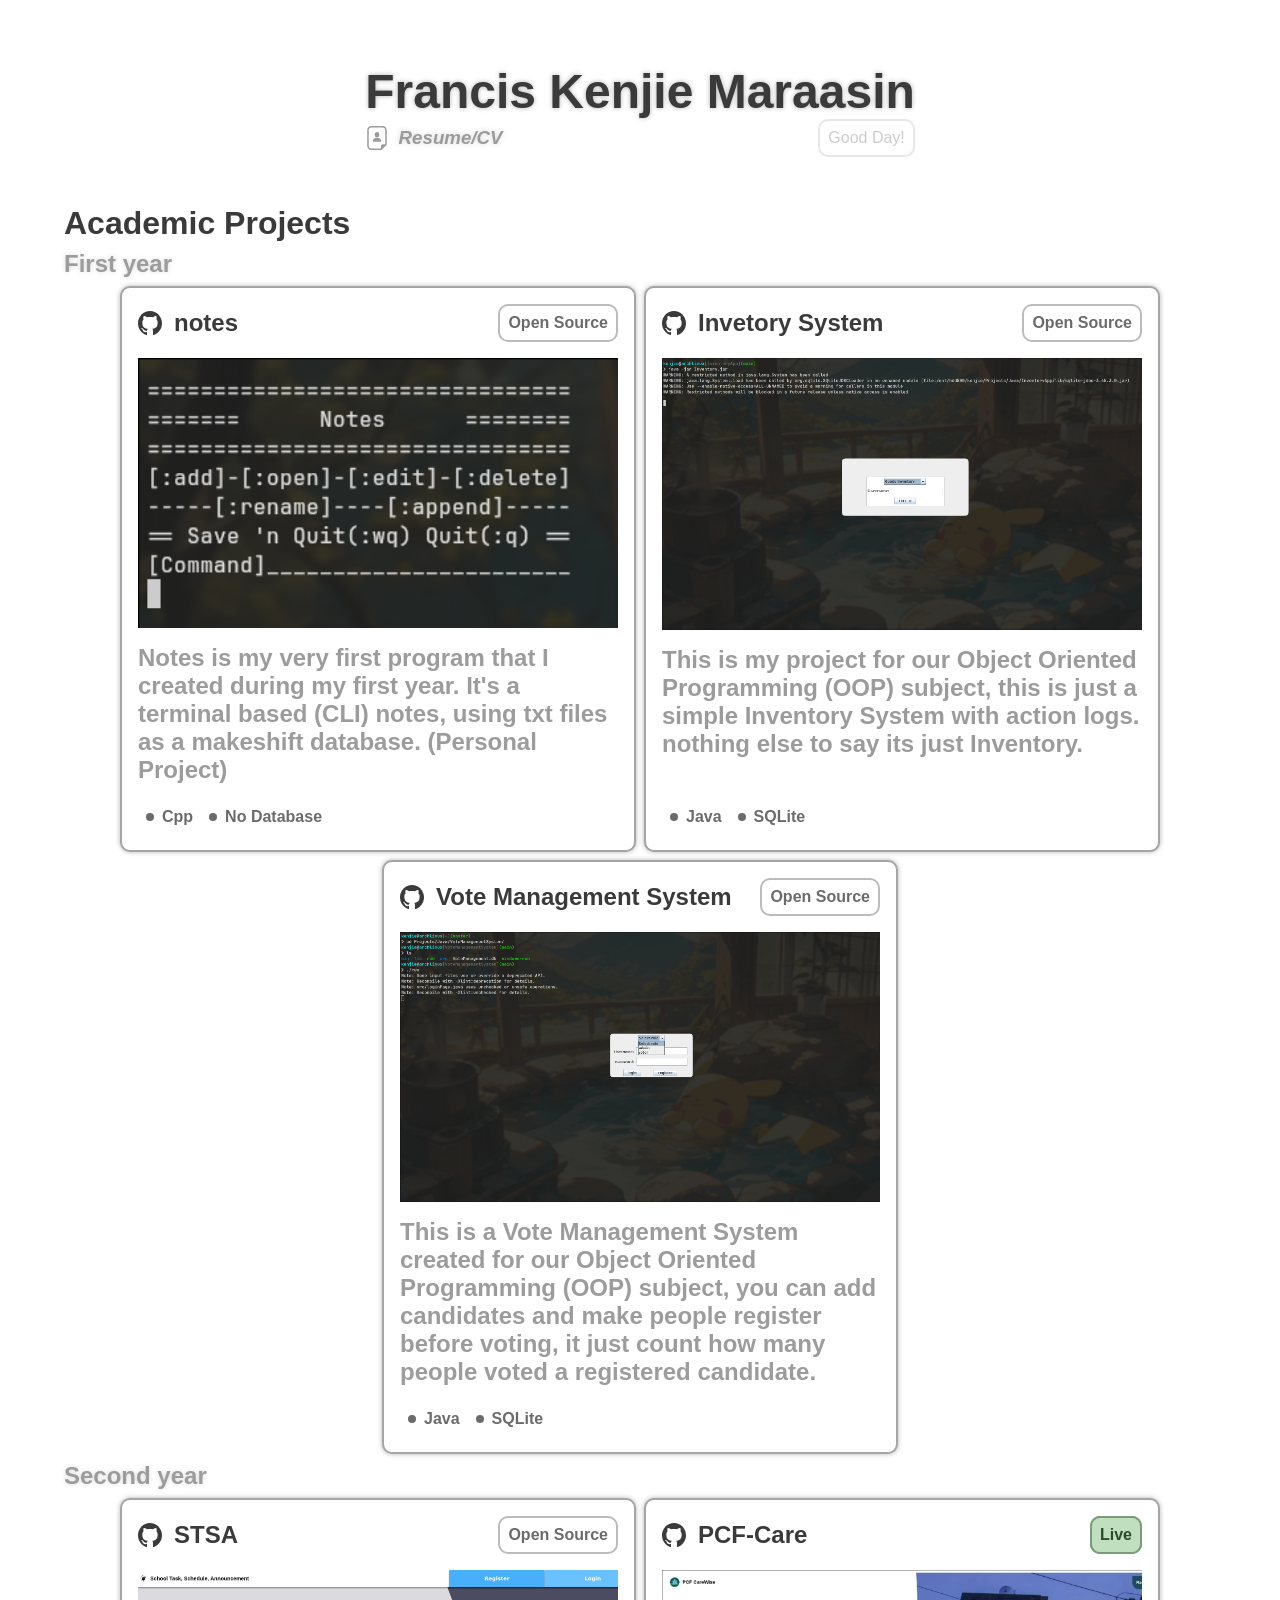
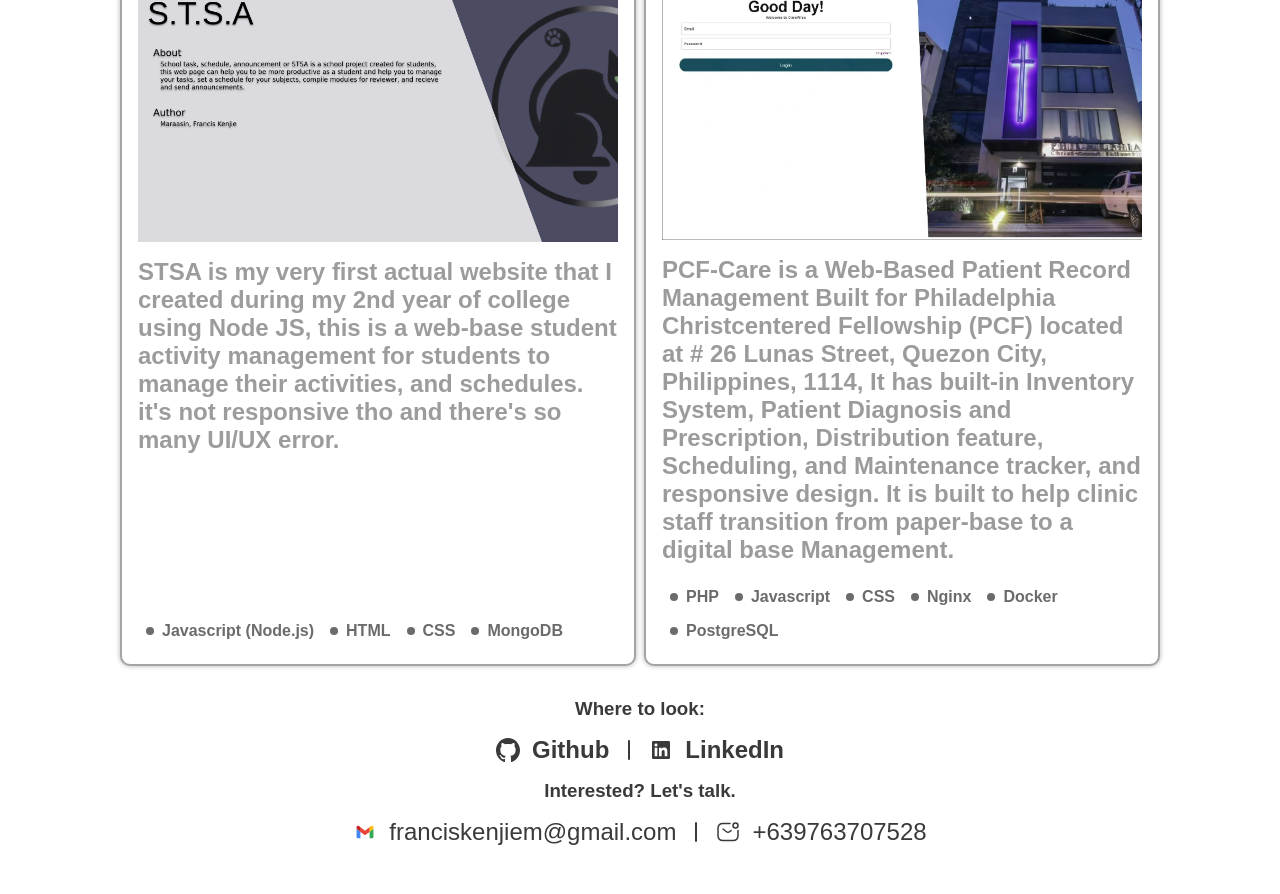
==== index.html @ 9031d43a "add: link to the live project" ====
<!DOCTYPE html>
<html>
<head>
    <meta charset="UTF-8">
    <meta name="viewport" content="width=device-width, initial-scale=1.0">
    <title>CodeKenjie/Kenjie The Greate</title>
    <link rel="icon" href="images/logo.png">
    <link rel="stylesheet" href="css/style.css">
</head>
<body>
    <main class="contents l-p">
        <div class="n-p">
            <h1 class="name">Francis Kenjie Maraasin</h1>
            <h3 class="f-italic sub-header" style="display: flex; justify-content: space-between;">
                <a class="icon-box" href="https://drive.google.com/file/d/1xDgFLOY4XCXjcnS8tbqkMbSgsxE8o6RL/view" target="_blank">
                    <svg class="icon" height="200px" width="200px" version="1.1" id="_x32_" xmlns="http://www.w3.org/2000/svg" xmlns:xlink="http://www.w3.org/1999/xlink" viewBox="0 0 512 512" xml:space="preserve" fill="currentColor"><g id="SVGRepo_bgCarrier" stroke-width="0"></g><g id="SVGRepo_tracerCarrier" stroke-linecap="round" stroke-linejoin="round"></g><g id="SVGRepo_iconCarrier"> <style type="text/css"> .st0{fill:currentColor;} </style> <g> <path class="st0" d="M276.239,252.183c-6.37,2.127-13.165,3.308-20.239,3.308c-7.074,0-13.87-1.181-20.24-3.308 c-46.272,7.599-70.489,41.608-70.489,82.877H256h90.728C346.728,293.791,322.515,259.782,276.239,252.183z"></path> <path class="st0" d="M256,240.788c27.43,0,49.658-22.24,49.658-49.666v-14.087c0-27.426-22.228-49.659-49.658-49.659 c-27.43,0-49.658,22.233-49.658,49.659v14.087C206.342,218.548,228.57,240.788,256,240.788z"></path> <path class="st0" d="M378.4,0H133.582C86.234,0,47.7,38.542,47.7,85.899v340.22C47.7,473.476,86.234,512,133.582,512h205.695 h13.175l9.318-9.301l93.229-93.229l9.301-9.31v-13.174V85.899C464.3,38.542,425.766,0,378.4,0z M432.497,386.985H384.35 c-24.882,0-45.074,20.183-45.074,45.073v48.139H133.582c-29.866,0-54.078-24.221-54.078-54.078V85.899 c0-29.874,24.212-54.096,54.078-54.096H378.4c29.876,0,54.096,24.222,54.096,54.096V386.985z"></path> </g> </g></svg>
                    Resume/CV
                </a>
                <button class="themeBtn" id="themeBtn">Good Day!</button>
            </h3>
        </div>
        <div class="box">
            <h1 class="title-fs" style="width: 100%;">Academic Projects</h1>
            <h1 class="normal-fs sub-header">First year</h1>
            <div class="card">
                <div class="header">
                    <a class="f-bold normal-fs" href="https://github.com/CodeKenjie/notes.git" target="_blank">
                        <svg class="icon" viewBox="0 0 20 20" version="1.1" xmlns="http://www.w3.org/2000/svg" xmlns:xlink="http://www.w3.org/1999/xlink" fill="currentColor"><g id="SVGRepo_bgCarrier" stroke-width="0"></g><g id="SVGRepo_tracerCarrier" stroke-linecap="round" stroke-linejoin="round"></g><g id="SVGRepo_iconCarrier"> <title>github [#142]</title> <desc>Created with Sketch.</desc> <defs> </defs> <g id="Page-1" stroke="none" stroke-width="1" fill="none" fill-rule="evenodd"> <g id="Dribbble-Light-Preview" transform="translate(-140.000000, -7559.000000)" fill="currentColor"> <g id="icons" transform="translate(56.000000, 160.000000)"> <path d="M94,7399 C99.523,7399 104,7403.59 104,7409.253 C104,7413.782 101.138,7417.624 97.167,7418.981 C96.66,7419.082 96.48,7418.762 96.48,7418.489 C96.48,7418.151 96.492,7417.047 96.492,7415.675 C96.492,7414.719 96.172,7414.095 95.813,7413.777 C98.04,7413.523 100.38,7412.656 100.38,7408.718 C100.38,7407.598 99.992,7406.684 99.35,7405.966 C99.454,7405.707 99.797,7404.664 99.252,7403.252 C99.252,7403.252 98.414,7402.977 96.505,7404.303 C95.706,7404.076 94.85,7403.962 94,7403.958 C93.15,7403.962 92.295,7404.076 91.497,7404.303 C89.586,7402.977 88.746,7403.252 88.746,7403.252 C88.203,7404.664 88.546,7405.707 88.649,7405.966 C88.01,7406.684 87.619,7407.598 87.619,7408.718 C87.619,7412.646 89.954,7413.526 92.175,7413.785 C91.889,7414.041 91.63,7414.493 91.54,7415.156 C90.97,7415.418 89.522,7415.871 88.63,7414.304 C88.63,7414.304 88.101,7413.319 87.097,7413.247 C87.097,7413.247 86.122,7413.234 87.029,7413.87 C87.029,7413.87 87.684,7414.185 88.139,7415.37 C88.139,7415.37 88.726,7417.2 91.508,7416.58 C91.513,7417.437 91.522,7418.245 91.522,7418.489 C91.522,7418.76 91.338,7419.077 90.839,7418.982 C86.865,7417.627 84,7413.783 84,7409.253 C84,7403.59 88.478,7399 94,7399" id="github-[#142]"> </path> </g> </g> </g> </g></svg>
                        notes
                    </a>
                    <h3 class="source">
                        Open Source
                    </h3>
                </div>
                <div class="previews">
                    <img src="images/notes/notes2.png">
                    <img src="images/notes/notes3.png">
                    <img src="images/notes/notes4.png">
                </div>
                <div class="description">
                    <p>
                        Notes is my very first program that I created during my first year. It's a terminal based (CLI) notes, using txt files as a makeshift database. (Personal Project)
                    </p>
                </div>
                <ul class="lang-used">
                    <li>Cpp</li>
                    <li>No Database</li>
                </ul>
            </div>
            <div class="card">
                <div class="header">
                    <a class="f-bold normal-fs" href="https://github.com/CodeKenjie/inventoryApp.git" target="_blank">
                        <svg class="icon" viewBox="0 0 20 20" version="1.1" xmlns="http://www.w3.org/2000/svg" xmlns:xlink="http://www.w3.org/1999/xlink" fill="currentColor"><g id="SVGRepo_bgCarrier" stroke-width="0"></g><g id="SVGRepo_tracerCarrier" stroke-linecap="round" stroke-linejoin="round"></g><g id="SVGRepo_iconCarrier"> <title>github [#142]</title> <desc>Created with Sketch.</desc> <defs> </defs> <g id="Page-1" stroke="none" stroke-width="1" fill="none" fill-rule="evenodd"> <g id="Dribbble-Light-Preview" transform="translate(-140.000000, -7559.000000)" fill="currentColor"> <g id="icons" transform="translate(56.000000, 160.000000)"> <path d="M94,7399 C99.523,7399 104,7403.59 104,7409.253 C104,7413.782 101.138,7417.624 97.167,7418.981 C96.66,7419.082 96.48,7418.762 96.48,7418.489 C96.48,7418.151 96.492,7417.047 96.492,7415.675 C96.492,7414.719 96.172,7414.095 95.813,7413.777 C98.04,7413.523 100.38,7412.656 100.38,7408.718 C100.38,7407.598 99.992,7406.684 99.35,7405.966 C99.454,7405.707 99.797,7404.664 99.252,7403.252 C99.252,7403.252 98.414,7402.977 96.505,7404.303 C95.706,7404.076 94.85,7403.962 94,7403.958 C93.15,7403.962 92.295,7404.076 91.497,7404.303 C89.586,7402.977 88.746,7403.252 88.746,7403.252 C88.203,7404.664 88.546,7405.707 88.649,7405.966 C88.01,7406.684 87.619,7407.598 87.619,7408.718 C87.619,7412.646 89.954,7413.526 92.175,7413.785 C91.889,7414.041 91.63,7414.493 91.54,7415.156 C90.97,7415.418 89.522,7415.871 88.63,7414.304 C88.63,7414.304 88.101,7413.319 87.097,7413.247 C87.097,7413.247 86.122,7413.234 87.029,7413.87 C87.029,7413.87 87.684,7414.185 88.139,7415.37 C88.139,7415.37 88.726,7417.2 91.508,7416.58 C91.513,7417.437 91.522,7418.245 91.522,7418.489 C91.522,7418.76 91.338,7419.077 90.839,7418.982 C86.865,7417.627 84,7413.783 84,7409.253 C84,7403.59 88.478,7399 94,7399" id="github-[#142]"> </path> </g> </g> </g> </g></svg>
                        Invetory System
                    </a>
                    <h3 class="source">
                        Open Source
                    </h3>
                </div>
                <div class="previews">
                    <img src="images/InventoryApp/InventoryApp1.png">
                    <img src="images/InventoryApp/InventoryApp2.png">
                </div>
                <div class="description">
                    <p>
                        This is my project for our Object Oriented Programming (OOP) subject, this is just a simple Inventory System with action logs. nothing else to say its just Inventory.
                    </p>
                </div>
                <ul class="lang-used">
                    <li>Java</li>
                    <li>SQLite</li>
                </ul>
            </div>
            <div class="card">
                <div class="header">
                    <a class="f-bold normal-fs" href="https://github.com/CodeKenjie/VoteManagementSystem.git" target="_blank">
                        <svg class="icon" viewBox="0 0 20 20" version="1.1" xmlns="http://www.w3.org/2000/svg" xmlns:xlink="http://www.w3.org/1999/xlink" fill="currentColor"><g id="SVGRepo_bgCarrier" stroke-width="0"></g><g id="SVGRepo_tracerCarrier" stroke-linecap="round" stroke-linejoin="round"></g><g id="SVGRepo_iconCarrier"> <title>github [#142]</title> <desc>Created with Sketch.</desc> <defs> </defs> <g id="Page-1" stroke="none" stroke-width="1" fill="none" fill-rule="evenodd"> <g id="Dribbble-Light-Preview" transform="translate(-140.000000, -7559.000000)" fill="currentColor"> <g id="icons" transform="translate(56.000000, 160.000000)"> <path d="M94,7399 C99.523,7399 104,7403.59 104,7409.253 C104,7413.782 101.138,7417.624 97.167,7418.981 C96.66,7419.082 96.48,7418.762 96.48,7418.489 C96.48,7418.151 96.492,7417.047 96.492,7415.675 C96.492,7414.719 96.172,7414.095 95.813,7413.777 C98.04,7413.523 100.38,7412.656 100.38,7408.718 C100.38,7407.598 99.992,7406.684 99.35,7405.966 C99.454,7405.707 99.797,7404.664 99.252,7403.252 C99.252,7403.252 98.414,7402.977 96.505,7404.303 C95.706,7404.076 94.85,7403.962 94,7403.958 C93.15,7403.962 92.295,7404.076 91.497,7404.303 C89.586,7402.977 88.746,7403.252 88.746,7403.252 C88.203,7404.664 88.546,7405.707 88.649,7405.966 C88.01,7406.684 87.619,7407.598 87.619,7408.718 C87.619,7412.646 89.954,7413.526 92.175,7413.785 C91.889,7414.041 91.63,7414.493 91.54,7415.156 C90.97,7415.418 89.522,7415.871 88.63,7414.304 C88.63,7414.304 88.101,7413.319 87.097,7413.247 C87.097,7413.247 86.122,7413.234 87.029,7413.87 C87.029,7413.87 87.684,7414.185 88.139,7415.37 C88.139,7415.37 88.726,7417.2 91.508,7416.58 C91.513,7417.437 91.522,7418.245 91.522,7418.489 C91.522,7418.76 91.338,7419.077 90.839,7418.982 C86.865,7417.627 84,7413.783 84,7409.253 C84,7403.59 88.478,7399 94,7399" id="github-[#142]"> </path> </g> </g> </g> </g></svg>
                        Vote Management System
                    </a>
                    <h3 class="source">
                        Open Source
                    </h3>
                </div>
                <div class="previews">
                    <img src="images/VoteManagementSystem/VoteManagementSystem1.png">
                    <img src="images/VoteManagementSystem/VoteManagementSystem2.png">
                    <img src="images/VoteManagementSystem/VoteManagementSystem4.png">
                    <img src="images/VoteManagementSystem/VoteManagementSystem5.png">
                    <img src="images/VoteManagementSystem/VoteManagementSystem6.png">
                    <img src="images/VoteManagementSystem/VoteManagementSystem7.png">
                    <img src="images/VoteManagementSystem/VoteManagementSystem8.png">
                    <img src="images/VoteManagementSystem/VoteManagementSystem9.png">
                </div>
                <div class="description">
                    <p>
                        This is a Vote Management System created for our Object Oriented Programming (OOP) subject, you can add candidates and make people register before voting, it just count how many people voted a registered candidate.
                    </p>
                </div>
                <ul class="lang-used">
                    <li>Java</li>
                    <li>SQLite</li>
                </ul>
            </div>
            <h1 class="normal-fs sub-header">Second year</h1>
            <div class="card">
                <div class="header">
                    <a class="f-bold normal-fs" href="https://github.com/CodeKenjie/STSA.git" target="_blank">
                        <svg class="icon" viewBox="0 0 20 20" version="1.1" xmlns="http://www.w3.org/2000/svg" xmlns:xlink="http://www.w3.org/1999/xlink" fill="currentColor"><g id="SVGRepo_bgCarrier" stroke-width="0"></g><g id="SVGRepo_tracerCarrier" stroke-linecap="round" stroke-linejoin="round"></g><g id="SVGRepo_iconCarrier"> <title>github [#142]</title> <desc>Created with Sketch.</desc> <defs> </defs> <g id="Page-1" stroke="none" stroke-width="1" fill="none" fill-rule="evenodd"> <g id="Dribbble-Light-Preview" transform="translate(-140.000000, -7559.000000)" fill="currentColor"> <g id="icons" transform="translate(56.000000, 160.000000)"> <path d="M94,7399 C99.523,7399 104,7403.59 104,7409.253 C104,7413.782 101.138,7417.624 97.167,7418.981 C96.66,7419.082 96.48,7418.762 96.48,7418.489 C96.48,7418.151 96.492,7417.047 96.492,7415.675 C96.492,7414.719 96.172,7414.095 95.813,7413.777 C98.04,7413.523 100.38,7412.656 100.38,7408.718 C100.38,7407.598 99.992,7406.684 99.35,7405.966 C99.454,7405.707 99.797,7404.664 99.252,7403.252 C99.252,7403.252 98.414,7402.977 96.505,7404.303 C95.706,7404.076 94.85,7403.962 94,7403.958 C93.15,7403.962 92.295,7404.076 91.497,7404.303 C89.586,7402.977 88.746,7403.252 88.746,7403.252 C88.203,7404.664 88.546,7405.707 88.649,7405.966 C88.01,7406.684 87.619,7407.598 87.619,7408.718 C87.619,7412.646 89.954,7413.526 92.175,7413.785 C91.889,7414.041 91.63,7414.493 91.54,7415.156 C90.97,7415.418 89.522,7415.871 88.63,7414.304 C88.63,7414.304 88.101,7413.319 87.097,7413.247 C87.097,7413.247 86.122,7413.234 87.029,7413.87 C87.029,7413.87 87.684,7414.185 88.139,7415.37 C88.139,7415.37 88.726,7417.2 91.508,7416.58 C91.513,7417.437 91.522,7418.245 91.522,7418.489 C91.522,7418.76 91.338,7419.077 90.839,7418.982 C86.865,7417.627 84,7413.783 84,7409.253 C84,7403.59 88.478,7399 94,7399" id="github-[#142]"> </path> </g> </g> </g> </g></svg>
                        STSA
                    </a>
                    <h3 class="source">
                        Open Source
                    </h3>
                </div>
                <div class="previews">
                    <img src="images/stsa/stsa1.png">
                    <img src="images/stsa/stsa2.png">
                    <img src="images/stsa/stsa3.png">
                    <img src="images/stsa/stsa4.png">
                    <img src="images/stsa/stsa5.png">
                </div>
                <div class="description">
                    <p>
                        STSA is my very first actual website that I created during my 2nd year of college using Node JS, this is a web-base student activity management for students to manage their activities, and schedules. it's not responsive tho and there's so many UI/UX error.
                    </p>
                </div>
                <ul class="lang-used">
                    <li>Javascript (Node.js)</li>
                    <li>HTML</li>
                    <li>CSS</li>
                    <li>MongoDB</li>
                </ul>
            </div>
            <div class="card">
                <div class="header">
                    <a class="f-bold normal-fs" href="https://github.com/CodeKenjie/PCF-CareWise.git" target="_blank">
                        <svg class="icon" viewBox="0 0 20 20" version="1.1" xmlns="http://www.w3.org/2000/svg" xmlns:xlink="http://www.w3.org/1999/xlink" fill="currentColor"><g id="SVGRepo_bgCarrier" stroke-width="0"></g><g id="SVGRepo_tracerCarrier" stroke-linecap="round" stroke-linejoin="round"></g><g id="SVGRepo_iconCarrier"> <title>github [#142]</title> <desc>Created with Sketch.</desc> <defs> </defs> <g id="Page-1" stroke="none" stroke-width="1" fill="none" fill-rule="evenodd"> <g id="Dribbble-Light-Preview" transform="translate(-140.000000, -7559.000000)" fill="currentColor"> <g id="icons" transform="translate(56.000000, 160.000000)"> <path d="M94,7399 C99.523,7399 104,7403.59 104,7409.253 C104,7413.782 101.138,7417.624 97.167,7418.981 C96.66,7419.082 96.48,7418.762 96.48,7418.489 C96.48,7418.151 96.492,7417.047 96.492,7415.675 C96.492,7414.719 96.172,7414.095 95.813,7413.777 C98.04,7413.523 100.38,7412.656 100.38,7408.718 C100.38,7407.598 99.992,7406.684 99.35,7405.966 C99.454,7405.707 99.797,7404.664 99.252,7403.252 C99.252,7403.252 98.414,7402.977 96.505,7404.303 C95.706,7404.076 94.85,7403.962 94,7403.958 C93.15,7403.962 92.295,7404.076 91.497,7404.303 C89.586,7402.977 88.746,7403.252 88.746,7403.252 C88.203,7404.664 88.546,7405.707 88.649,7405.966 C88.01,7406.684 87.619,7407.598 87.619,7408.718 C87.619,7412.646 89.954,7413.526 92.175,7413.785 C91.889,7414.041 91.63,7414.493 91.54,7415.156 C90.97,7415.418 89.522,7415.871 88.63,7414.304 C88.63,7414.304 88.101,7413.319 87.097,7413.247 C87.097,7413.247 86.122,7413.234 87.029,7413.87 C87.029,7413.87 87.684,7414.185 88.139,7415.37 C88.139,7415.37 88.726,7417.2 91.508,7416.58 C91.513,7417.437 91.522,7418.245 91.522,7418.489 C91.522,7418.76 91.338,7419.077 90.839,7418.982 C86.865,7417.627 84,7413.783 84,7409.253 C84,7403.59 88.478,7399 94,7399" id="github-[#142]"> </path> </g> </g> </g> </g></svg>
                        PCF-Care
                    </a>
                    <a href="https://pcf-care.site/login" target="_blank" class="live">
                        <h3 class="source">
                            Live
                        </h3>
                    </a>
                </div>
                <div class="previews">
                    <img src="images/PCF-Care/PCF-Care1.png">
                    <img src="images/PCF-Care/PCF-Care3.png">
                    <img src="images/PCF-Care/PCF-Care4.png">
                    <img src="images/PCF-Care/PCF-Care2.png">
                    <img src="images/PCF-Care/PCF-Care5.png">
                    <img src="images/PCF-Care/PCF-Care6.png">
                    <img src="images/PCF-Care/PCF-Care7.png">
                    <img src="images/PCF-Care/PCF-Care8.png">
                    <img src="images/PCF-Care/PCF-Care9.png">
                    <img src="images/PCF-Care/PCF-Care10.png">
                    <img src="images/PCF-Care/PCF-Care11.png">
                </div>
                <div class="description">
                    <p>
                        PCF-Care is a Web-Based Patient Record Management Built for Philadelphia Christcentered Fellowship (PCF) located at # 26 Lunas Street, Quezon City, Philippines, 1114, It has built-in Inventory System, Patient Diagnosis and Prescription, Distribution feature, Scheduling, and Maintenance tracker, and responsive design. It is built to help clinic staff transition from paper-base to a digital base Management.
                    </p>
                </div>
                <ul class="lang-used">
                    <li>PHP</li>
                    <li>Javascript</li>
                    <li>CSS</li>
                    <li>Nginx</li>
                    <li>Docker</li>
                    <li>PostgreSQL</li>
                </ul>
            </div>
        </div>
        <h3 class="c-txt">Where to look:</h3>
        <div class="container">
            <a class="f-bold normal-fs icon-box" href="https://github.com/CodeKenjie" target="_blank">
                <svg class="icon" viewBox="0 0 20 20" version="1.1" xmlns="http://www.w3.org/2000/svg" xmlns:xlink="http://www.w3.org/1999/xlink" fill="currentColor"><g id="SVGRepo_bgCarrier" stroke-width="0"></g><g id="SVGRepo_tracerCarrier" stroke-linecap="round" stroke-linejoin="round"></g><g id="SVGRepo_iconCarrier"> <title>github [#142]</title> <desc>Created with Sketch.</desc> <defs> </defs> <g id="Page-1" stroke="none" stroke-width="1" fill="none" fill-rule="evenodd"> <g id="Dribbble-Light-Preview" transform="translate(-140.000000, -7559.000000)" fill="currentColor"> <g id="icons" transform="translate(56.000000, 160.000000)"> <path d="M94,7399 C99.523,7399 104,7403.59 104,7409.253 C104,7413.782 101.138,7417.624 97.167,7418.981 C96.66,7419.082 96.48,7418.762 96.48,7418.489 C96.48,7418.151 96.492,7417.047 96.492,7415.675 C96.492,7414.719 96.172,7414.095 95.813,7413.777 C98.04,7413.523 100.38,7412.656 100.38,7408.718 C100.38,7407.598 99.992,7406.684 99.35,7405.966 C99.454,7405.707 99.797,7404.664 99.252,7403.252 C99.252,7403.252 98.414,7402.977 96.505,7404.303 C95.706,7404.076 94.85,7403.962 94,7403.958 C93.15,7403.962 92.295,7404.076 91.497,7404.303 C89.586,7402.977 88.746,7403.252 88.746,7403.252 C88.203,7404.664 88.546,7405.707 88.649,7405.966 C88.01,7406.684 87.619,7407.598 87.619,7408.718 C87.619,7412.646 89.954,7413.526 92.175,7413.785 C91.889,7414.041 91.63,7414.493 91.54,7415.156 C90.97,7415.418 89.522,7415.871 88.63,7414.304 C88.63,7414.304 88.101,7413.319 87.097,7413.247 C87.097,7413.247 86.122,7413.234 87.029,7413.87 C87.029,7413.87 87.684,7414.185 88.139,7415.37 C88.139,7415.37 88.726,7417.2 91.508,7416.58 C91.513,7417.437 91.522,7418.245 91.522,7418.489 C91.522,7418.76 91.338,7419.077 90.839,7418.982 C86.865,7417.627 84,7413.783 84,7409.253 C84,7403.59 88.478,7399 94,7399" id="github-[#142]"> </path> </g> </g> </g> </g></svg>
                Github
            </a>
            <span class="separator">
                <svg class="icon" viewBox="0 0 24 24" fill="none" xmlns="http://www.w3.org/2000/svg"><g id="SVGRepo_bgCarrier" stroke-width="0"></g><g id="SVGRepo_tracerCarrier" stroke-linecap="round" stroke-linejoin="round"></g><g id="SVGRepo_iconCarrier"> <g id="Interface / Line_Xl"> <path id="Vector" d="M12 21V3" stroke="currentColor" stroke-width="2" stroke-linecap="round" stroke-linejoin="round"></path> </g> </g></svg>
            </span>
            <a class="f-bold normal-fs icon-box" href="https://www.linkedin.com/in/francis-kenjie-maraasin-9522a3424/" target="_blank">
                <svg class="icon" viewBox="0 0 16 16" xmlns="http://www.w3.org/2000/svg" fill="none"><g id="SVGRepo_bgCarrier" stroke-width="0"></g><g id="SVGRepo_tracerCarrier" stroke-linecap="round" stroke-linejoin="round"></g><g id="SVGRepo_iconCarrier"><path fill="currentColor" d="M12.225 12.225h-1.778V9.44c0-.664-.012-1.519-.925-1.519-.926 0-1.068.724-1.068 1.47v2.834H6.676V6.498h1.707v.783h.024c.348-.594.996-.95 1.684-.925 1.802 0 2.135 1.185 2.135 2.728l-.001 3.14zM4.67 5.715a1.037 1.037 0 01-1.032-1.031c0-.566.466-1.032 1.032-1.032.566 0 1.031.466 1.032 1.032 0 .566-.466 1.032-1.032 1.032zm.889 6.51h-1.78V6.498h1.78v5.727zM13.11 2H2.885A.88.88 0 002 2.866v10.268a.88.88 0 00.885.866h10.226a.882.882 0 00.889-.866V2.865a.88.88 0 00-.889-.864z"></path></g></svg>
                LinkedIn
            </a>
        </div>
        <h3 class="c-txt">Interested? Let's talk.</h3>
        <div class="container">
            <p class="normal-fs icon-box">
                <svg class="icon" xmlns="http://www.w3.org/2000/svg" aria-label="Gmail" role="img" viewBox="0 0 512 512" fill="#000000"><g id="SVGRepo_bgCarrier" stroke-width="0"></g><g id="SVGRepo_tracerCarrier" stroke-linecap="round" stroke-linejoin="round"></g><g id="SVGRepo_iconCarrier"><rect width="512" height="512" rx="15%" fill="#ffffff"></rect><path d="M158 391v-142l-82-63V361q0 30 30 30" fill="#4285f4"></path><path d="M 154 248l102 77l102-77v-98l-102 77l-102-77" fill="#ea4335"></path><path d="M354 391v-142l82-63V361q0 30-30 30" fill="#34a853"></path><path d="M76 188l82 63v-98l-30-23c-27-21-52 0-52 26" fill="#c5221f"></path><path d="M436 188l-82 63v-98l30-23c27-21 52 0 52 26" fill="#fbbc04"></path></g></svg>
                franciskenjiem@gmail.com
            </p>
            <span class="separator">
                <svg class="icon" viewBox="0 0 24 24" fill="none" xmlns="http://www.w3.org/2000/svg"><g id="SVGRepo_bgCarrier" stroke-width="0"></g><g id="SVGRepo_tracerCarrier" stroke-linecap="round" stroke-linejoin="round"></g><g id="SVGRepo_iconCarrier"> <g id="Interface / Line_Xl"> <path id="Vector" d="M12 21V3" stroke="currentColor" stroke-width="2" stroke-linecap="round" stroke-linejoin="round"></path> </g> </g></svg>
            </span>
            <p class="normal-fs icon-box">
                <svg class="icon" viewBox="0 0 24 24" fill="none" xmlns="http://www.w3.org/2000/svg"><g id="SVGRepo_bgCarrier" stroke-width="0"></g><g id="SVGRepo_tracerCarrier" stroke-linecap="round" stroke-linejoin="round"></g><g id="SVGRepo_iconCarrier"> <path d="M22 10.5V15.5C22 19 20 20.5 17 20.5H7C4 20.5 2 19 2 15.5V8.5C2 5 4 3.5 7 3.5H14" stroke="currentColor" stroke-width="1.5" stroke-miterlimit="10" stroke-linecap="round" stroke-linejoin="round"></path> <path d="M7 9L10.13 11.5C11.16 12.32 12.85 12.32 13.88 11.5L15.06 10.56" stroke="currentColor" stroke-width="1.5" stroke-miterlimit="10" stroke-linecap="round" stroke-linejoin="round"></path> <path d="M19.5 8C20.8807 8 22 6.88071 22 5.5C22 4.11929 20.8807 3 19.5 3C18.1193 3 17 4.11929 17 5.5C17 6.88071 18.1193 8 19.5 8Z" stroke="currentColor" stroke-width="1.5" stroke-miterlimit="10" stroke-linecap="round" stroke-linejoin="round"></path> </g></svg>
                +639763707528
            </p>
        </div>
    </main>
    <script src="js/script.js" defer></script>
</body>
</html>
---- css/style.css ----
:root {
    --family: Arial, sans-serif;
    --background: rgb(255, 255, 255);
    --foreground: rgb(58, 58, 58);
    --alt-foreground: rgb(255, 255, 255);
    --header-fs: clamp(2rem, 1.5rem + 2vw, 3rem);
    --title-fs: clamp(1.5rem, 1.2rem + 1vw, 2rem);
    --big-fs: clamp(1.2rem, 1rem + 0.9vw, 1.7rem);
    --normal-fs: clamp(1rem, 0.9rem + 0.8vw, 1.5rem);
    --small-fs: clamp(0.875rem, 0.8rem + 0.3vw, 1rem);
    --bold-f: 700;
    --radius: 10px;
    --small-gap: 0.5em;
    --normal-gap: 1em;
    --big-gap: 2em;
    --muted: rgb(165, 165, 165);
    --hovered: rgb(195, 195, 195);
    --border: solid 2px var(--muted);
    --shadow: 0px 0px 5px rgba(0, 0, 0, 0.3);
    --particles: rbg(0, 0, 0);
}

[data-theme="light"] {
    --background: rgb(255, 255, 255);
    --foreground: #3a3a3a;
    --muted: rgb(165, 165, 165);
    --hovered: rgb(195, 195, 195);
    --shadow: 0px 0px 5px rgba(0, 0, 0, 0.3);
    --particles: rbg(0, 0, 0);
}

[data-theme="dark"] {
    --background: rgb(51, 51, 51);
    --foreground: rgb(255, 255, 255);
    --muted: rgb(165, 165, 165);
    --hovered: rgb(195, 195, 195);
    --shadow: 0px 0px 5px rgba(255, 255, 255, 0.3);
    --particles: rbg(255, 255, 255);
}

html {
    box-sizing: border-box;
    font-size: 100%; margin: 0; }

body {
    background: var(--background);
    font-family: var(--family);
    color: var(--foreground);
}

canvas {
    position: fixed;
    inset: 0;
    width: 100%;
    height: 100%;
    z-index: -1;
}

*, *::before, *::after {
    margin: 0;
    padding: 0;
}

a {
    text-decoration: none;
    color: var(--foreground);
}

.title-fs {
    font-size: var(--title-fs);
}

.header-fs {
    font-size: var(--header-fs);
}

.big-fs {
    font-size: var(--big-fs);
}

.normal-fs {
    font-size: var(--normal-fs);
}

.small-fs {
    font-size: var(--small-fs);
}

.f-bold {
    font-weight: var(--bold-f);
}

.f-italic {
    font-style: italic;
}

.c-txt {
    text-align: center;
}

.container {
    display: flex;
    flex-wrap: wrap;
    justify-content: center;
    align-items: center;
    gap: 0.5em;
}

.separator {
    display: flex;
    justify-content: center;
    align-items: center;
}

.sub-header {
    width: 100%;
    opacity: 50%;
    text-shadow: var(--shadow);
}

.icon {
    width: var(--normal-fs);
    height: var(--normal-fs);
}

.themeBtn {
    background: transparent;
    color: var(--foreground);
    padding: 0.5em;
    font-size: var(--small-fs);
    border: var(--border);
    border-radius: var(--radius);
    cursor: pointer;
    opacity: 50%;
}

.themeBtn:hover {
    opacity: 100%;
}

.icon-box {
    display: flex;
    align-items: center;
    gap: var(--small-gap);
}

.s-p {
    padding: 0.5em;
}

.n-p {
    padding: 1em;
}

.l-p {
    padding: 3em;
}

.contents {
    display: flex;
    flex-direction: column;
    align-items: center;
    gap: var(--normal-gap);
}

.resume {
    display: flex;
    flex-direction: column;
    gap: 1em;
}

.resume > .section {
    display: flex;
    flex-direction: column;
    gap: 0.5em;
    background: var(--background);

    h3 {
        font-style: italic;
        font-size: var(--title-fs);
        cursor: default;
        text-shadow: var(--shadow);
        animation: static-light 2s ease;
    }

    p {
        text-align: justify;
        text-indent: 4em;
        font-size: var(--normal-fs);
    }

}

.section dl {
    padding: 1em 0 1em 2em;
}

.section dt {
    font-size: var(--big-fs);
    font-weight: var(--bold-f);
    font-style: italic;
}

.section dd {
    position: relative;
    display: flex;
    align-items: center;
    font-size: var(--normal-fs);
    padding-left: 2em;
    text-align: justify;
}

.name {
    font-size: var(--header-fs);
    cursor: default;
    text-shadow: var(--shadow);
    animation: static-light 2s ease;
}

.background {
    background: var(--background);
    border-radius: var(--radius);
}

.name:hover {
    opacity: 100%;
}

.resp-width{
    width: 100%;
    max-width: 650px;
}

.txt-box {
    display: flex;
    flex-direction: column;
    gap: var(--small-gap);
}

.box {
    max-width: max(20rem, 100rem);
    display: flex;
    flex-wrap: wrap;
    gap: var(--small-gap);
    padding: 1em;
    justify-content: center;
    border-radius: var(--radius);
}

.card {
    display: flex;
    flex-direction: column;
    background: var(--background);
    width: 100%;
    max-width: clamp(10rem, 80vw, 30rem);
    padding: 1em;
    border: var(--border);
    border-radius: var(--radius);
    box-shadow: var(--shadow);
    gap: var(--normal-gap);

    a {
        display: flex;
        align-items: center;
        gap: var(--small-gap);
    }
}

.card:hover {
    border: solid 2px var(--hovered);

    .description p {
        opacity: 100%;
    }
}

.card .header {
    display: flex;
    flex-wrap: wrap;
    justify-content: space-between;
    align-items: center;
}

.card .header .source {
    background: var(--background);
    color: var(--foreground);
    font-size: var(--small-fs);
    padding: 0.5em;
    border: var(--border);
    border-radius: var(--radius);
    opacity: 75%;
    cursor: default;
}

.card .header .live {
    background: green;
    border-radius: var(--radius);
    cursor: pointer;
}

.card .previews{
    display: flex;
    background: var(--background);
    width: 100%;
    height: 100%;
    max-height: 17rem;
    aspect-ratio: 16/9;
    overflow-x: auto;
    scroll-snap-type: x mandatory;
    scroll-behavior: smooth;
    scrollbar-width: thin;
}

.card .previews img {
    height: 100%;
    scroll-snap-align: start;
    object-fit: contain;
}

.card .description {
    flex: 1 1 0;
    cursor: default;

    p {
        width: 100%;
        font-size: var(--normal-fs);
        font-weight: var(--bold-f);
        opacity: 50%;
        overflow-wrap: break-word;
        word-wrap: break-word;
        white-space: normal;
    }
}

.card .lang-used {
    width: 100%;
    display: flex;
    flex-wrap: wrap;
    padding: 0.5em;
    gap: var(--normal-gap);
    list-style-type: none;

    li {
        display: flex;
        position: relative;
        font-size: var(--small-fs);
        gap: var(--small-gap);
        align-items: center;
        font-weight: var(--bold-f);
        opacity: 75%;
    }

    li::before {
        content: "";
        position: relative;
        width: 0.5em;
        height: 0.5em;
        background: var(--foreground);
        border-radius: 50%;
    }
}

@keyframes static-light {
    0%{
        opacity: 100%;
    } 10% {
        opacity: 50%;
    } 20% {
        opacity: 100%;
    } 30% {
        opacity: 50%;
    } 50%{
        opacity: 100%;
    } 70% {
        opacity: 50%;
    } 80% {
        opacity: 100%;
    } 90% {
        opacity: 50%;
    } 100% {
        opacity: 100%;
    }
}
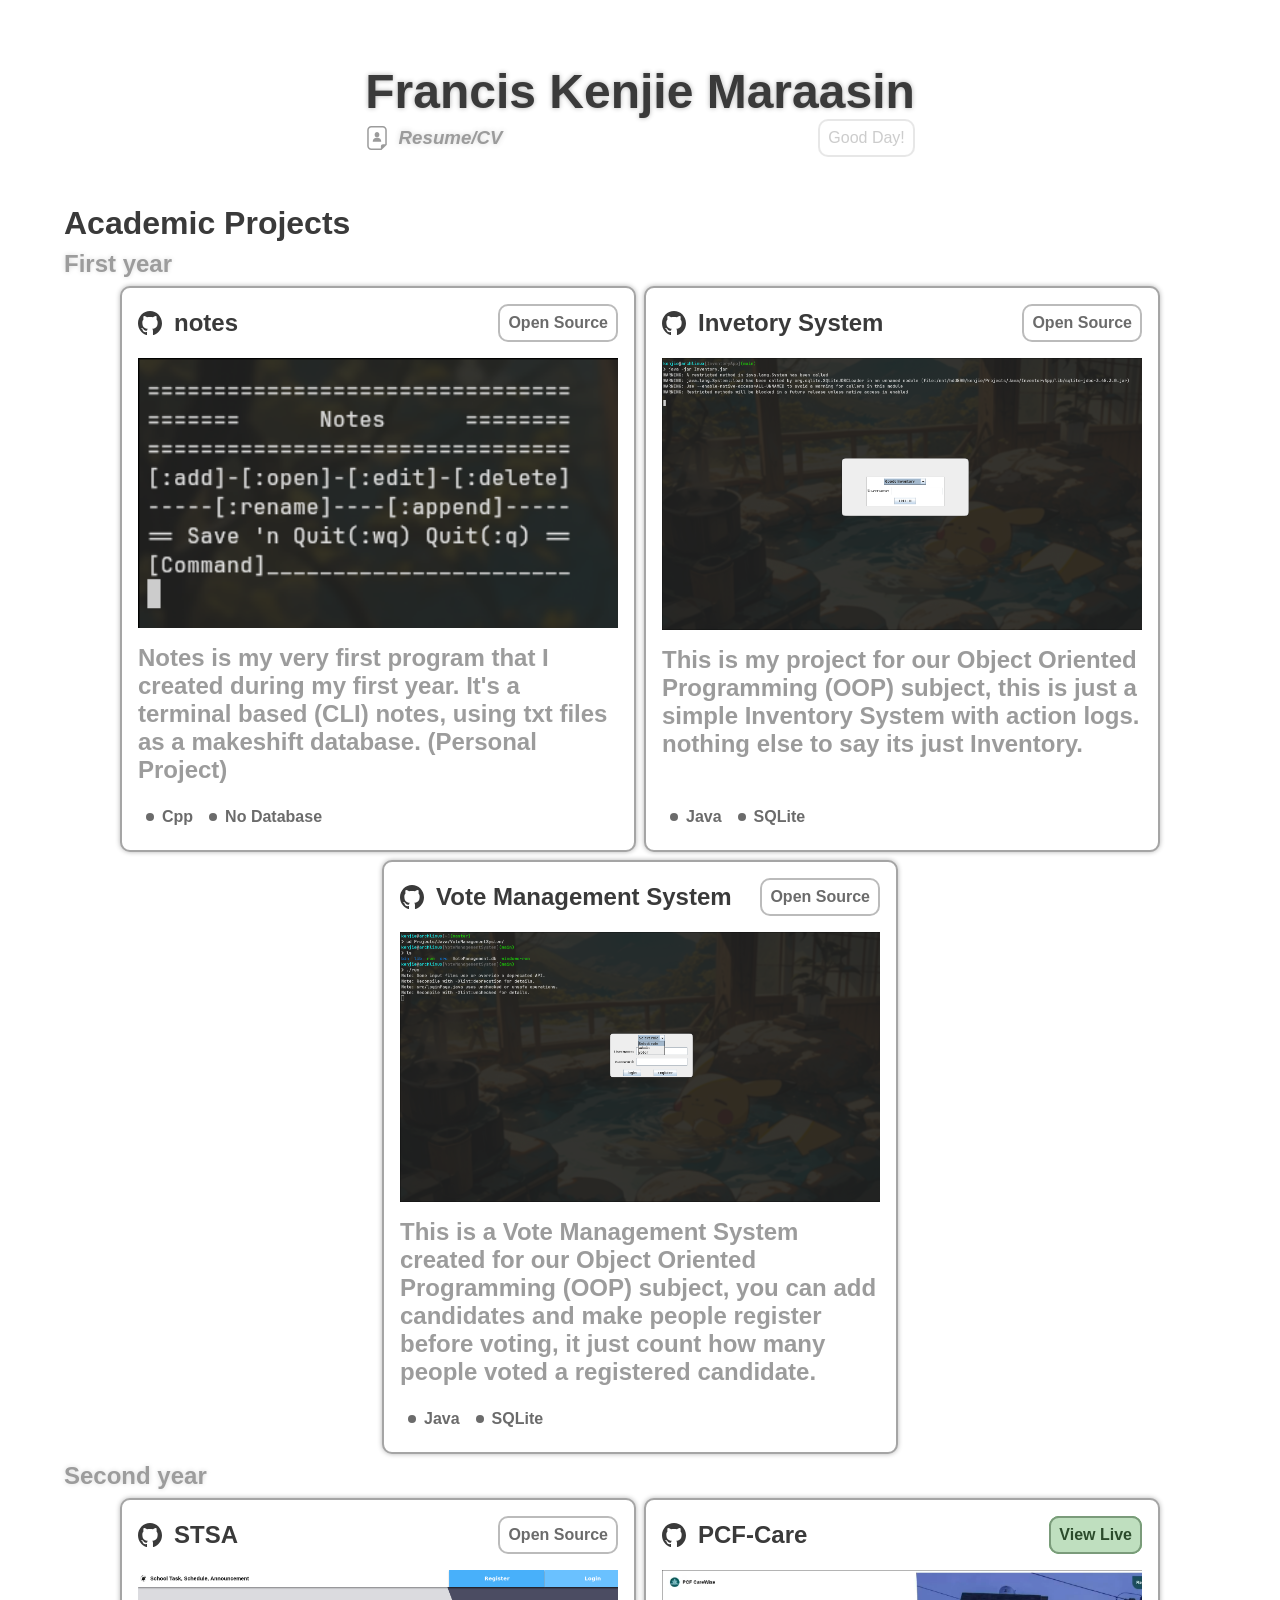
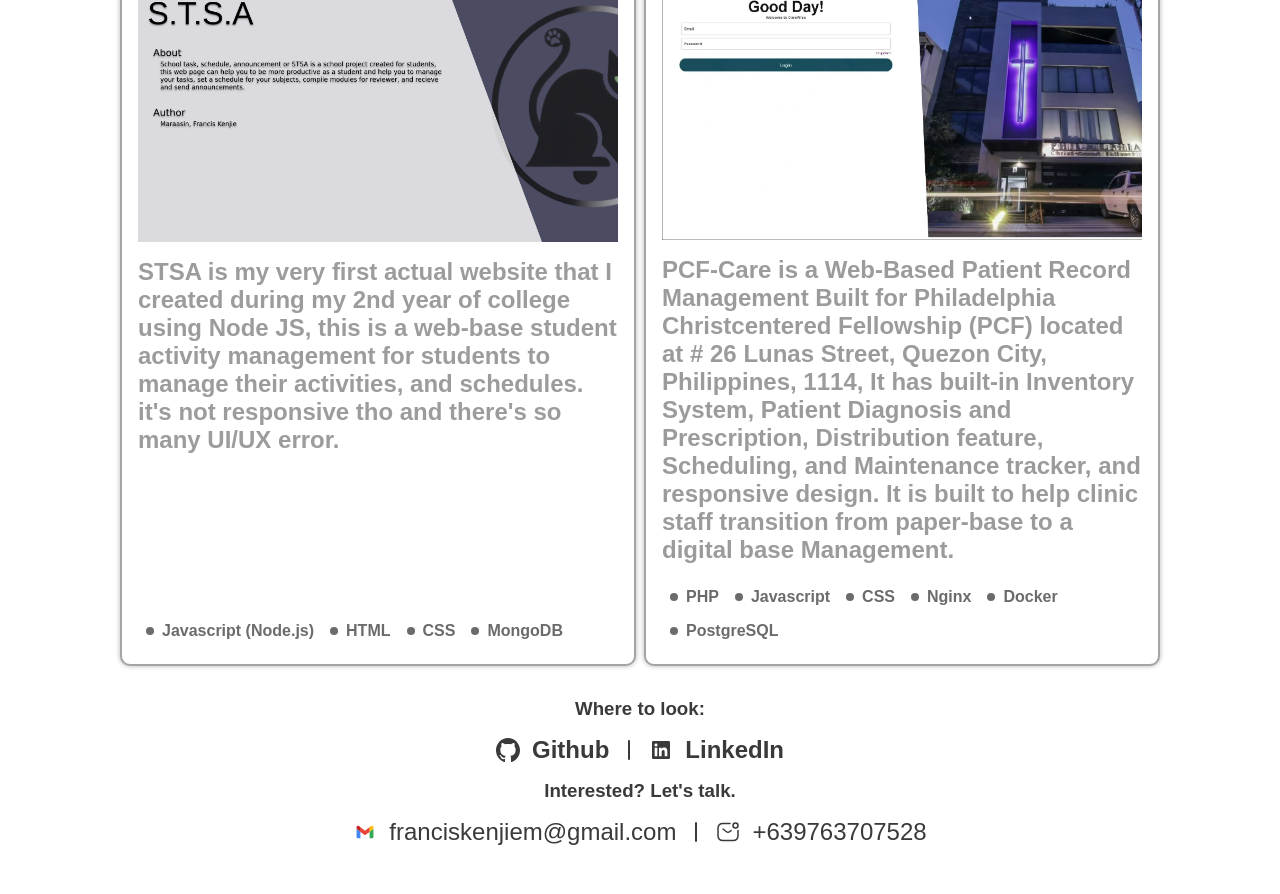
==== commit 55a6b383: "..." ====
--- a/index.html
+++ b/index.html
@@ -139,7 +139,7 @@
                     </a>
                     <a href="https://pcf-care.site/login" target="_blank" class="live">
                         <h3 class="source">
-                            Live
+                            View Live
                         </h3>
                     </a>
                 </div>
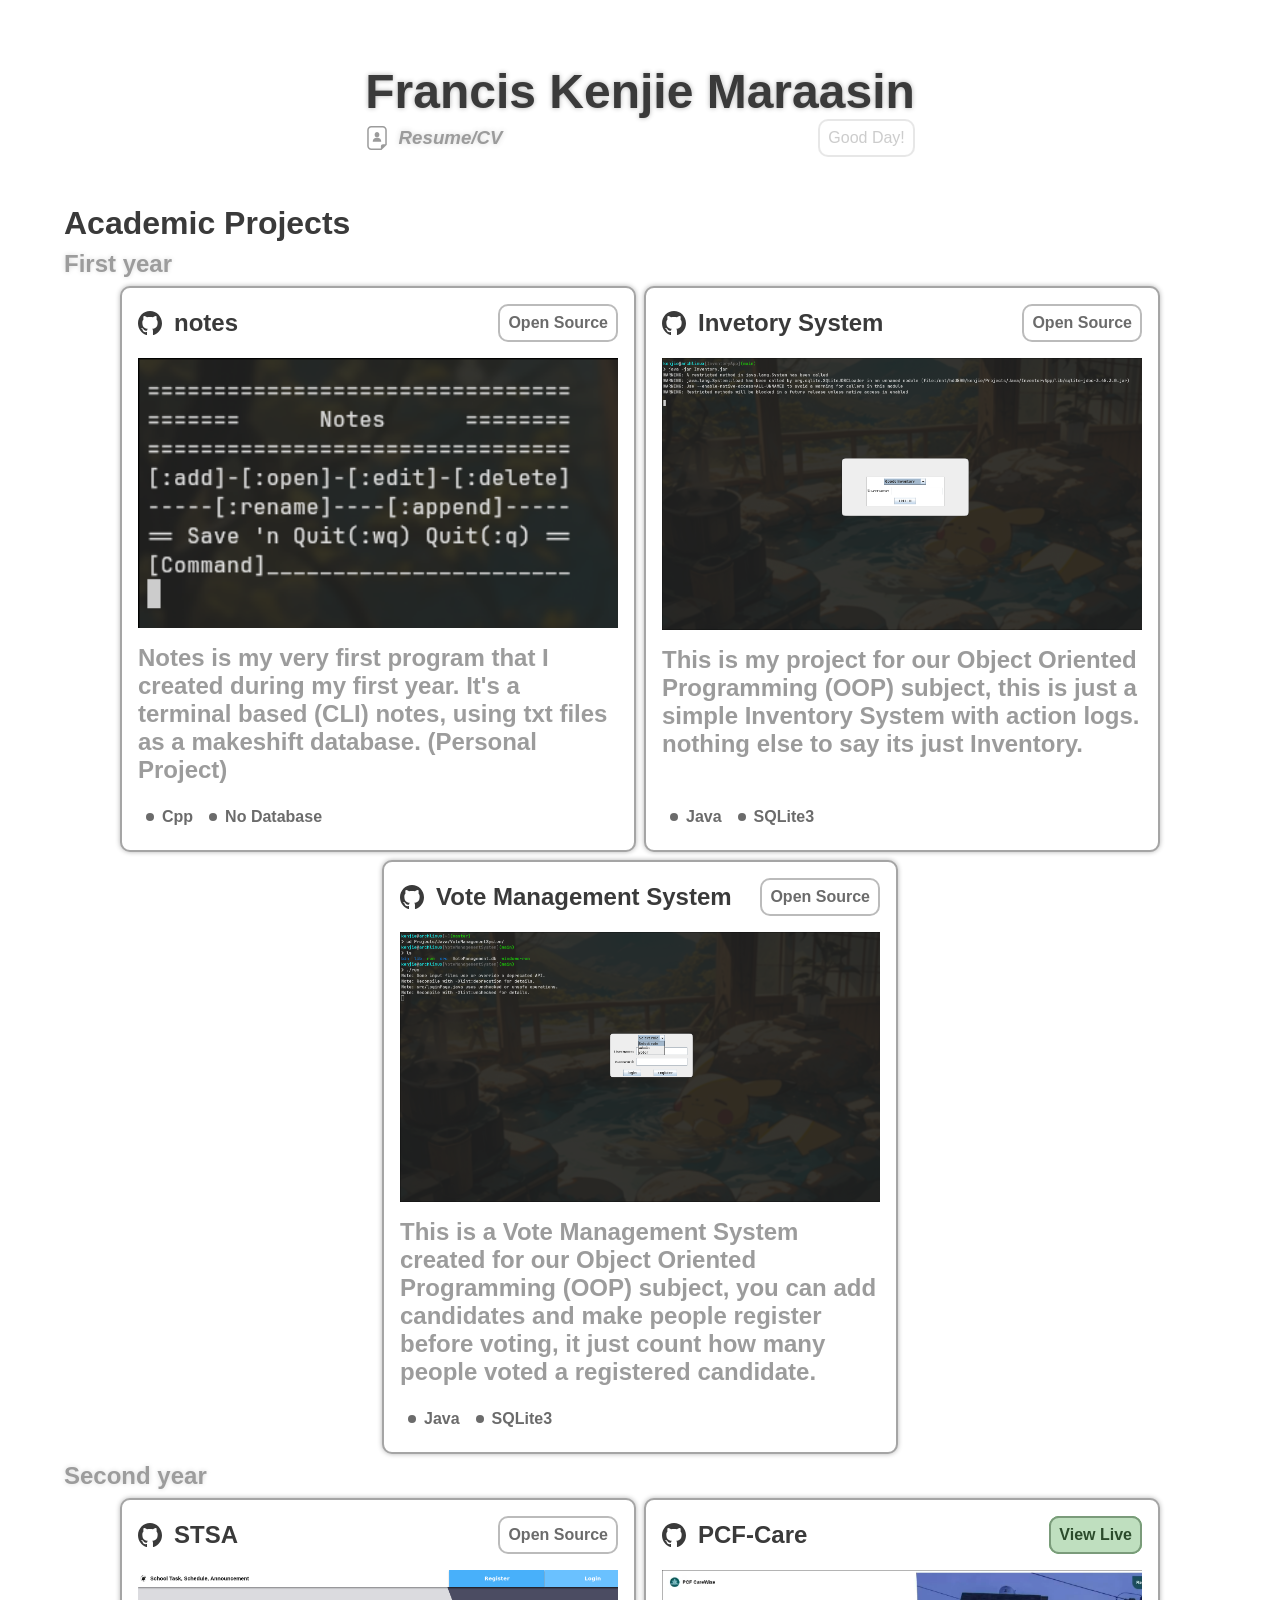
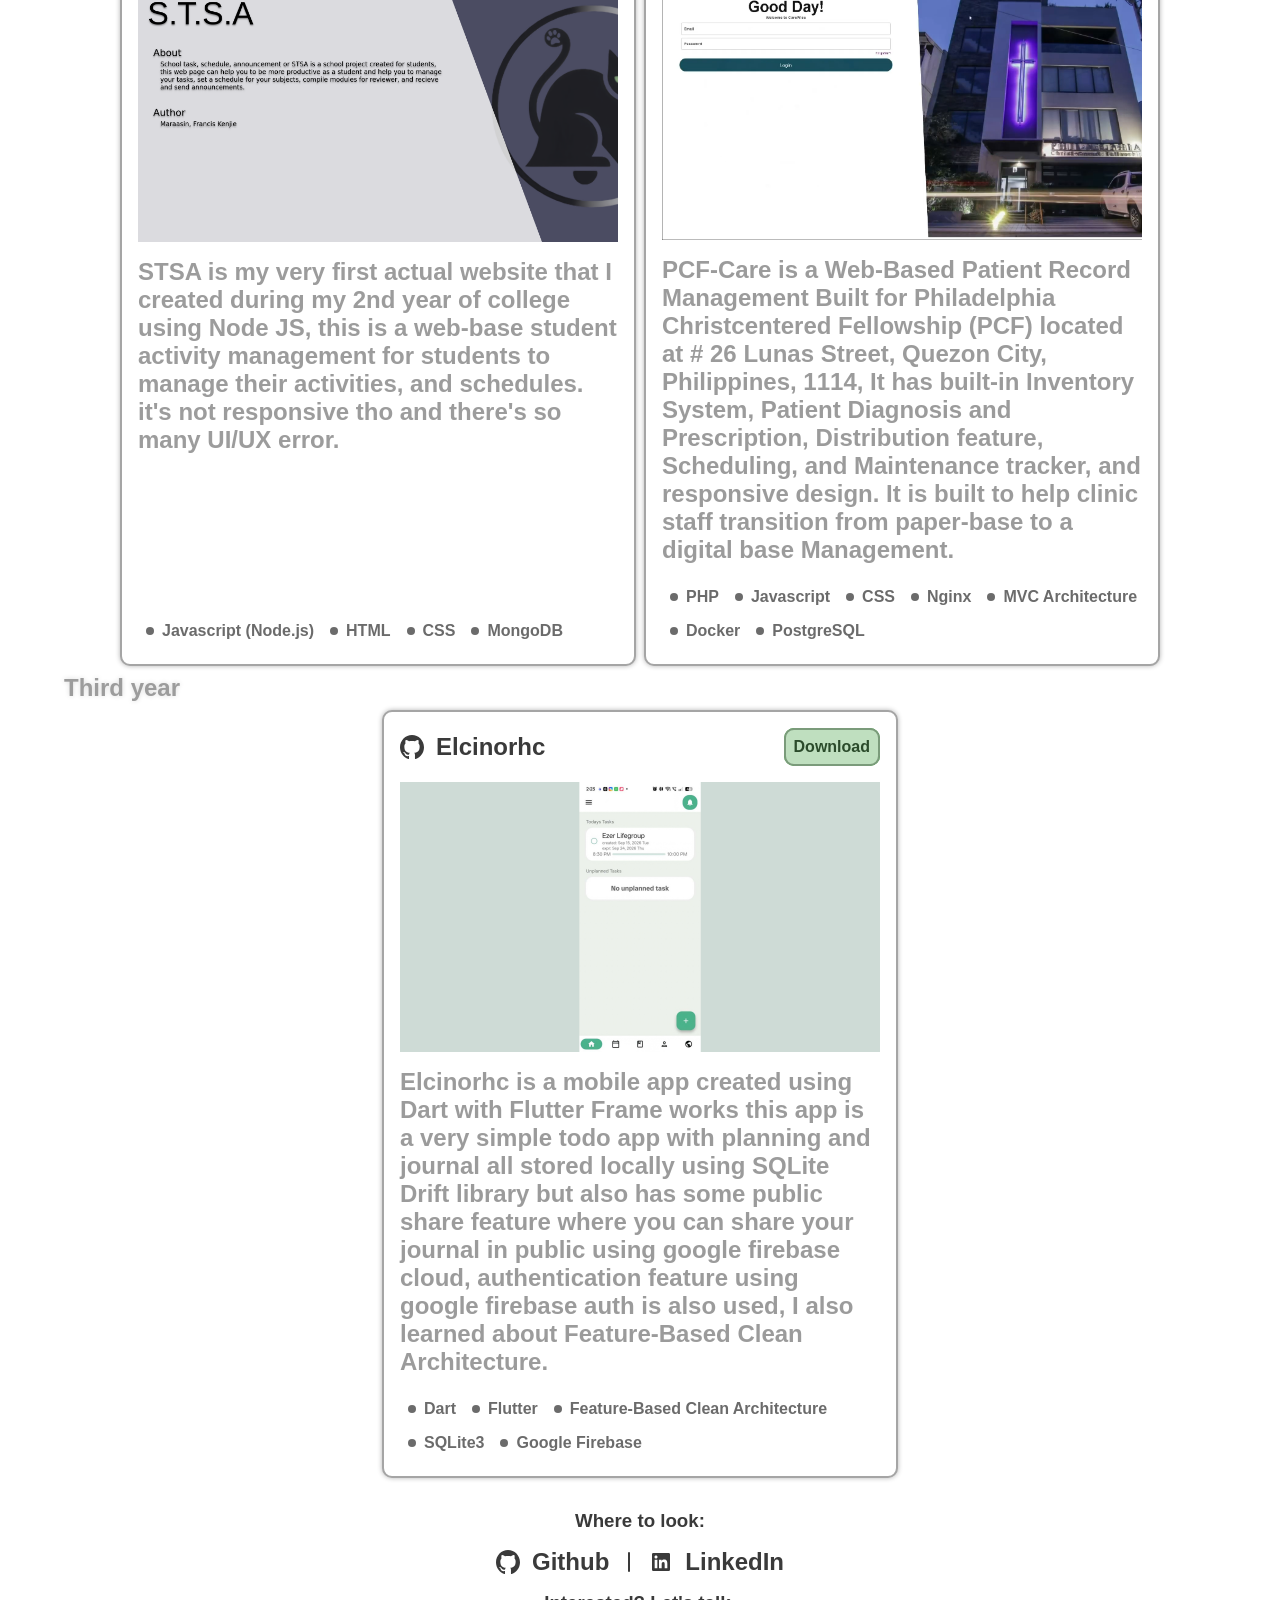
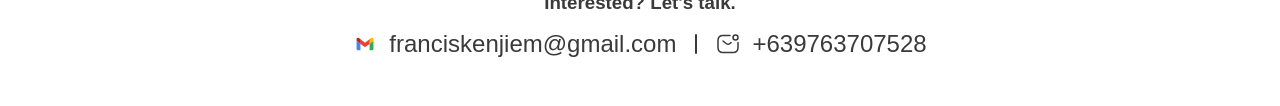
==== commit 3c57f5db: "..." ====
--- a/index.html
+++ b/index.html
@@ -68,7 +68,7 @@
                 </div>
                 <ul class="lang-used">
                     <li>Java</li>
-                    <li>SQLite</li>
+                    <li>SQLite3</li>
                 </ul>
             </div>
             <div class="card">
@@ -98,7 +98,7 @@
                 </div>
                 <ul class="lang-used">
                     <li>Java</li>
-                    <li>SQLite</li>
+                    <li>SQLite3</li>
                 </ul>
             </div>
             <h1 class="normal-fs sub-header">Second year</h1>
@@ -166,8 +166,41 @@
                     <li>Javascript</li>
                     <li>CSS</li>
                     <li>Nginx</li>
+                    <li>MVC Architecture</li>
                     <li>Docker</li>
                     <li>PostgreSQL</li>
+                </ul>
+            </div>
+            <h1 class="normal-fs sub-header">Third year</h1>
+            <div class="card">
+                <div class="header">
+                    <a class="f-bold normal-fs" href="https://github.com/CodeKenjie/elcinorhc" target="_blank">
+                        <svg class="icon" viewBox="0 0 20 20" version="1.1" xmlns="http://www.w3.org/2000/svg" xmlns:xlink="http://www.w3.org/1999/xlink" fill="currentColor"><g id="SVGRepo_bgCarrier" stroke-width="0"></g><g id="SVGRepo_tracerCarrier" stroke-linecap="round" stroke-linejoin="round"></g><g id="SVGRepo_iconCarrier"> <title>github [#142]</title> <desc>Created with Sketch.</desc> <defs> </defs> <g id="Page-1" stroke="none" stroke-width="1" fill="none" fill-rule="evenodd"> <g id="Dribbble-Light-Preview" transform="translate(-140.000000, -7559.000000)" fill="currentColor"> <g id="icons" transform="translate(56.000000, 160.000000)"> <path d="M94,7399 C99.523,7399 104,7403.59 104,7409.253 C104,7413.782 101.138,7417.624 97.167,7418.981 C96.66,7419.082 96.48,7418.762 96.48,7418.489 C96.48,7418.151 96.492,7417.047 96.492,7415.675 C96.492,7414.719 96.172,7414.095 95.813,7413.777 C98.04,7413.523 100.38,7412.656 100.38,7408.718 C100.38,7407.598 99.992,7406.684 99.35,7405.966 C99.454,7405.707 99.797,7404.664 99.252,7403.252 C99.252,7403.252 98.414,7402.977 96.505,7404.303 C95.706,7404.076 94.85,7403.962 94,7403.958 C93.15,7403.962 92.295,7404.076 91.497,7404.303 C89.586,7402.977 88.746,7403.252 88.746,7403.252 C88.203,7404.664 88.546,7405.707 88.649,7405.966 C88.01,7406.684 87.619,7407.598 87.619,7408.718 C87.619,7412.646 89.954,7413.526 92.175,7413.785 C91.889,7414.041 91.63,7414.493 91.54,7415.156 C90.97,7415.418 89.522,7415.871 88.63,7414.304 C88.63,7414.304 88.101,7413.319 87.097,7413.247 C87.097,7413.247 86.122,7413.234 87.029,7413.87 C87.029,7413.87 87.684,7414.185 88.139,7415.37 C88.139,7415.37 88.726,7417.2 91.508,7416.58 C91.513,7417.437 91.522,7418.245 91.522,7418.489 C91.522,7418.76 91.338,7419.077 90.839,7418.982 C86.865,7417.627 84,7413.783 84,7409.253 C84,7403.59 88.478,7399 94,7399" id="github-[#142]"> </path> </g> </g> </g> </g></svg>
+                        Elcinorhc
+                    </a>
+                    <a href="https://github.com/CodeKenjie/elcinorhc/releases/tag/v0.1.1" target="_blank" class="live">
+                        <h3 class="source">
+                            Download
+                        </h3>
+                    </a>
+                </div>
+                <div class="previews">
+                    <img src="images/Elcinorhc/1.png">
+                    <img src="images/Elcinorhc/2.png">
+                    <img src="images/Elcinorhc/3.png">
+                    <img src="images/Elcinorhc/4.png">
+                </div>
+                <div class="description">
+                    <p>
+                        Elcinorhc is a mobile app created using Dart with Flutter Frame works this app is a very simple todo app with planning and journal all stored locally using SQLite Drift library but also has some public share feature where you can share your journal in public using google firebase cloud, authentication feature using google firebase auth is also used, I also learned about Feature-Based Clean Architecture.
+                    </p>
+                </div>
+                <ul class="lang-used">
+                    <li>Dart</li>
+                    <li>Flutter</li>
+                    <li>Feature-Based Clean Architecture</li>
+                    <li>SQLite3</li>
+                    <li>Google Firebase</li>
                 </ul>
             </div>
         </div>
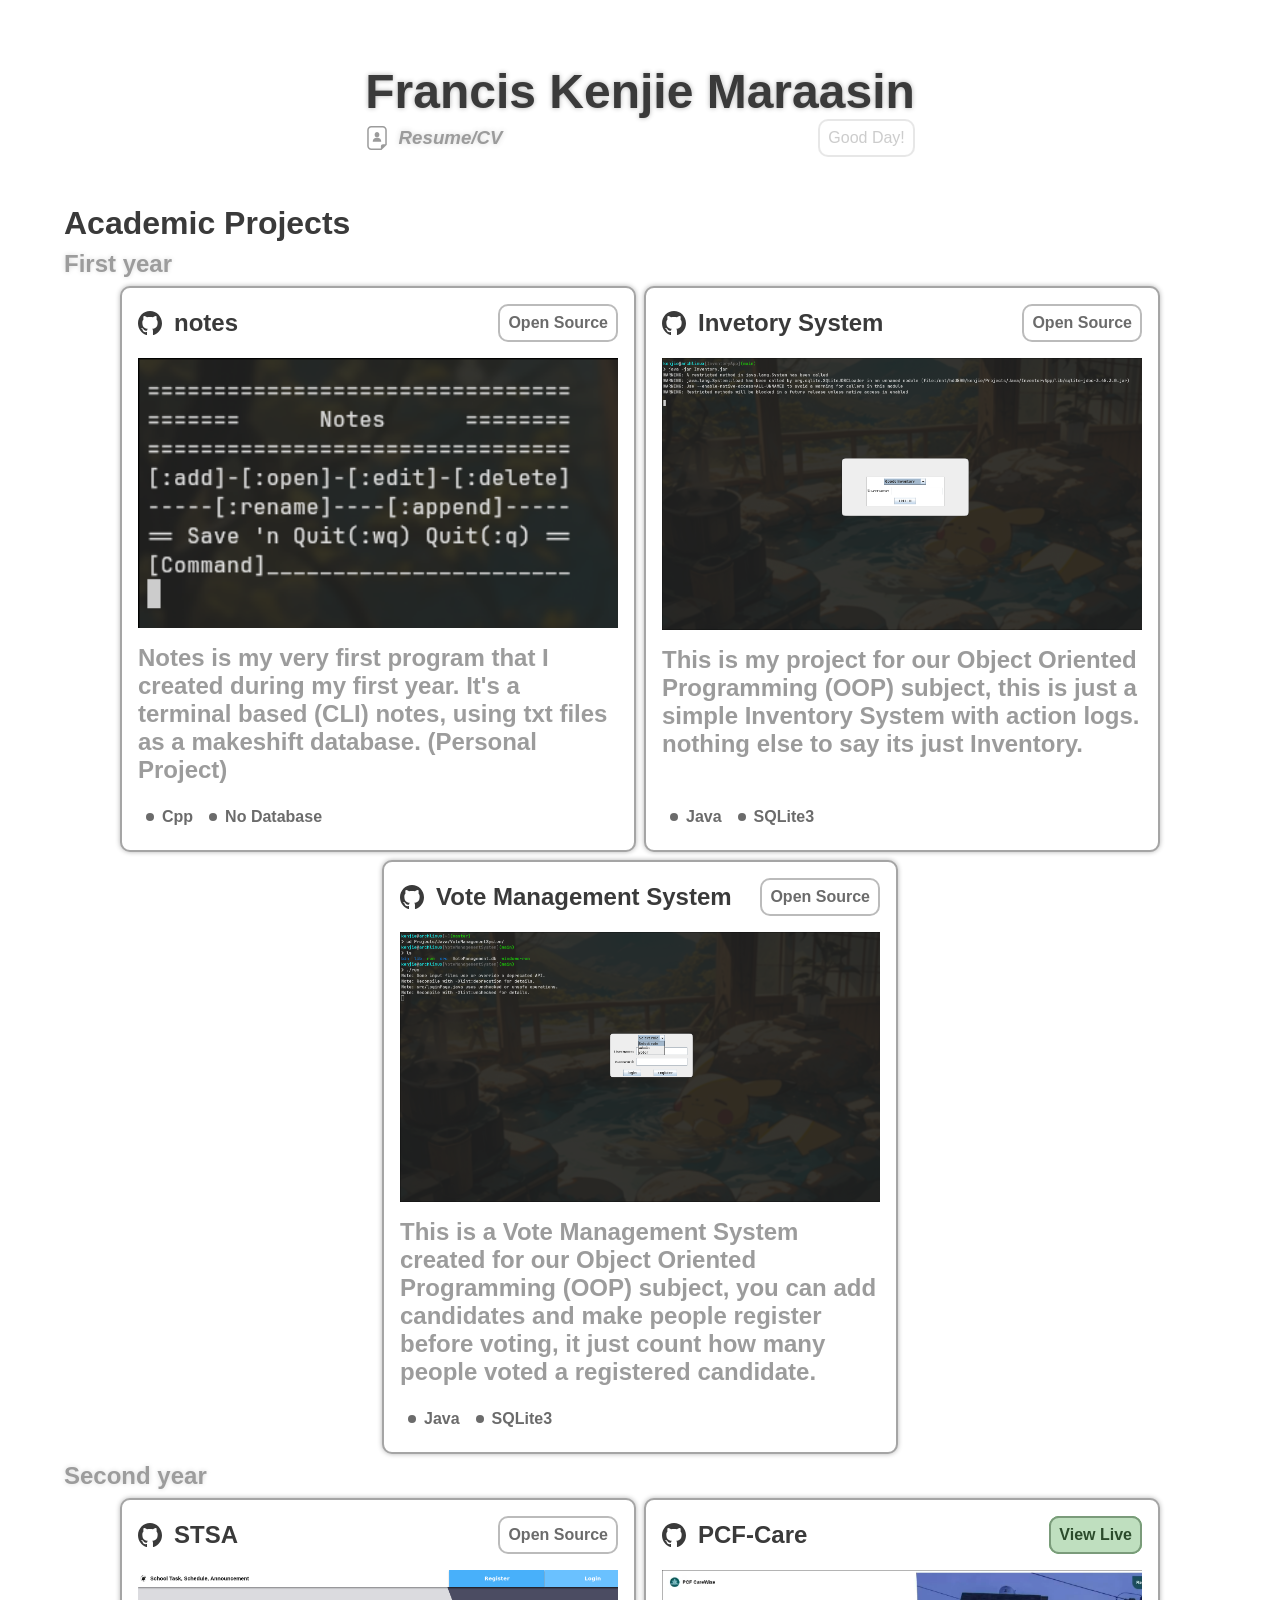
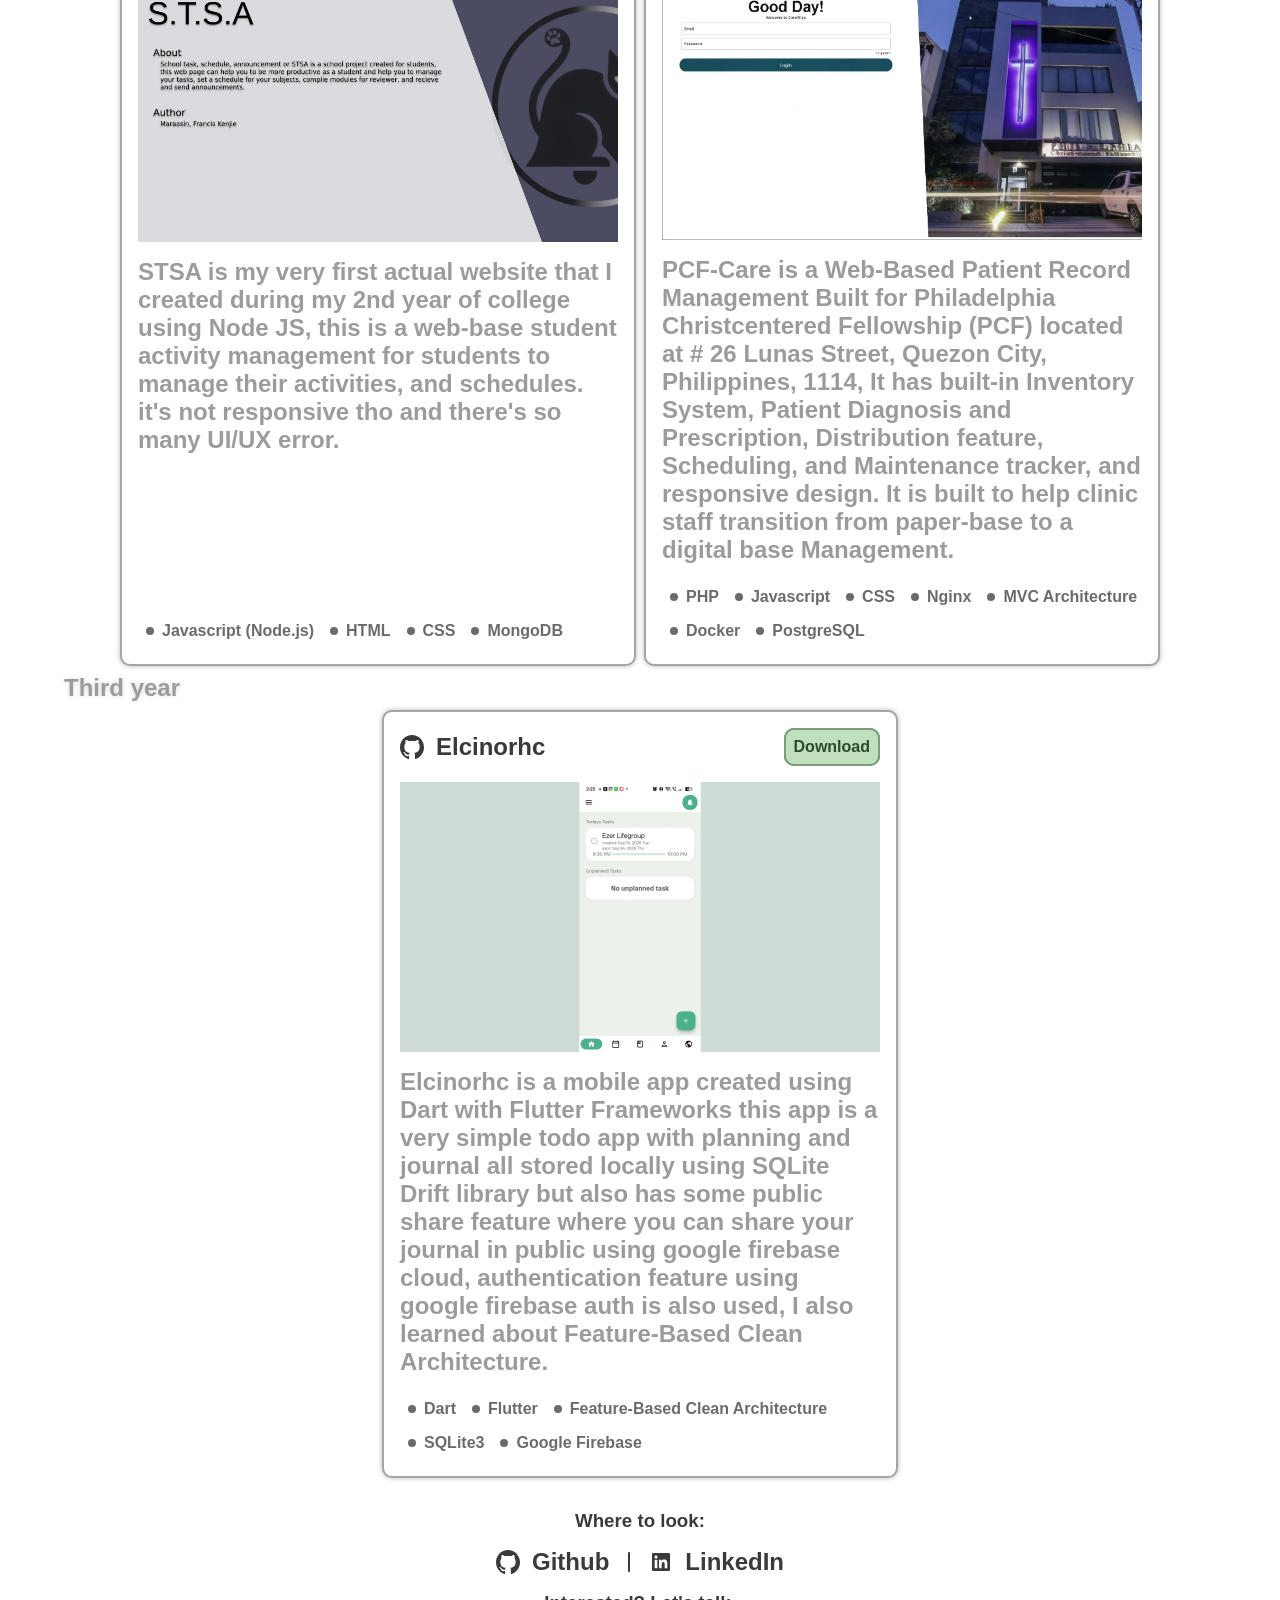
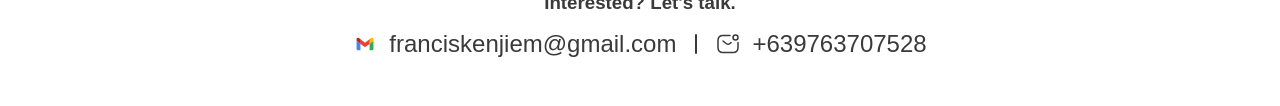
==== commit 2f3eb3d5: "..." ====
--- a/index.html
+++ b/index.html
@@ -192,7 +192,7 @@
                 </div>
                 <div class="description">
                     <p>
-                        Elcinorhc is a mobile app created using Dart with Flutter Frame works this app is a very simple todo app with planning and journal all stored locally using SQLite Drift library but also has some public share feature where you can share your journal in public using google firebase cloud, authentication feature using google firebase auth is also used, I also learned about Feature-Based Clean Architecture.
+                        Elcinorhc is a mobile app created using Dart with Flutter Frameworks this app is a very simple todo app with planning and journal all stored locally using SQLite Drift library but also has some public share feature where you can share your journal in public using google firebase cloud, authentication feature using google firebase auth is also used, I also learned about Feature-Based Clean Architecture.
                     </p>
                 </div>
                 <ul class="lang-used">
--- a/css/style.css
+++ b/css/style.css
@@ -289,7 +289,7 @@
     border: var(--border);
     border-radius: var(--radius);
     opacity: 75%;
-    cursor: default;
+    cursor: pointer;
 }
 
 .card .header .live {
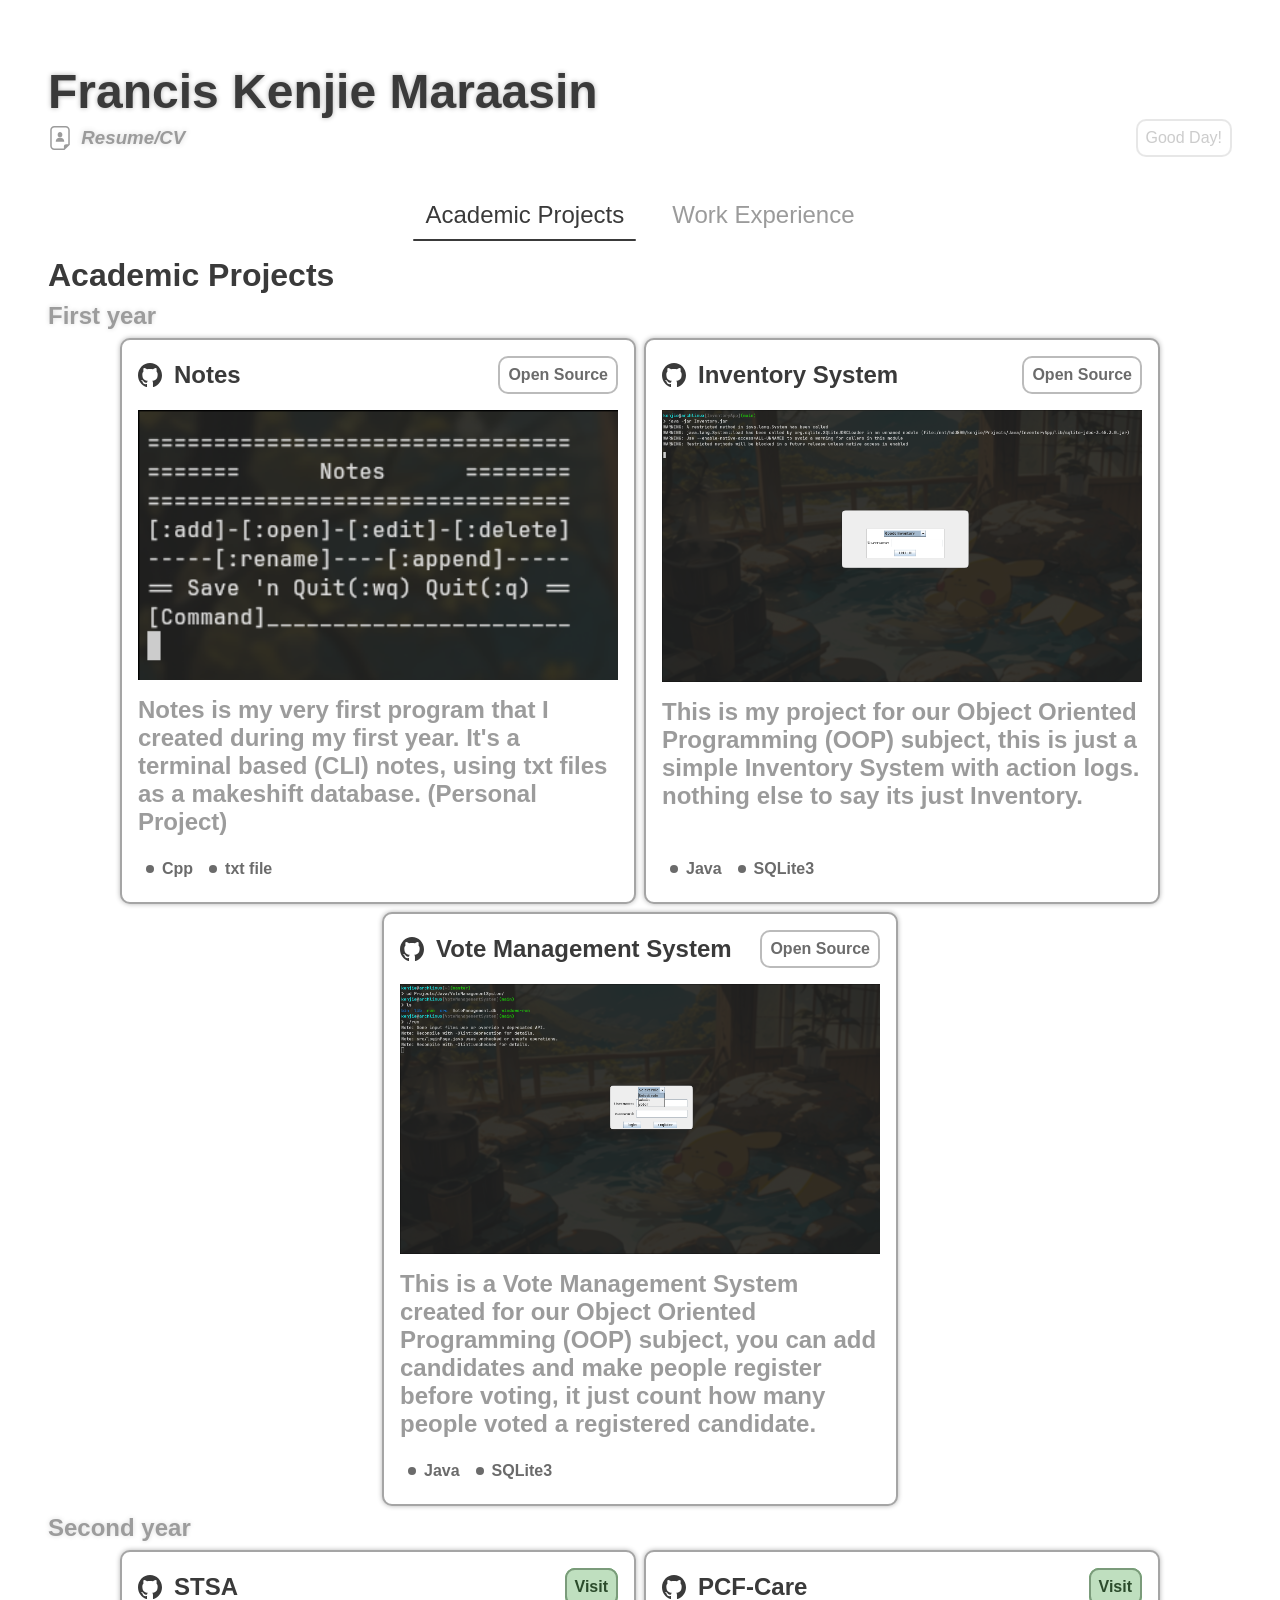
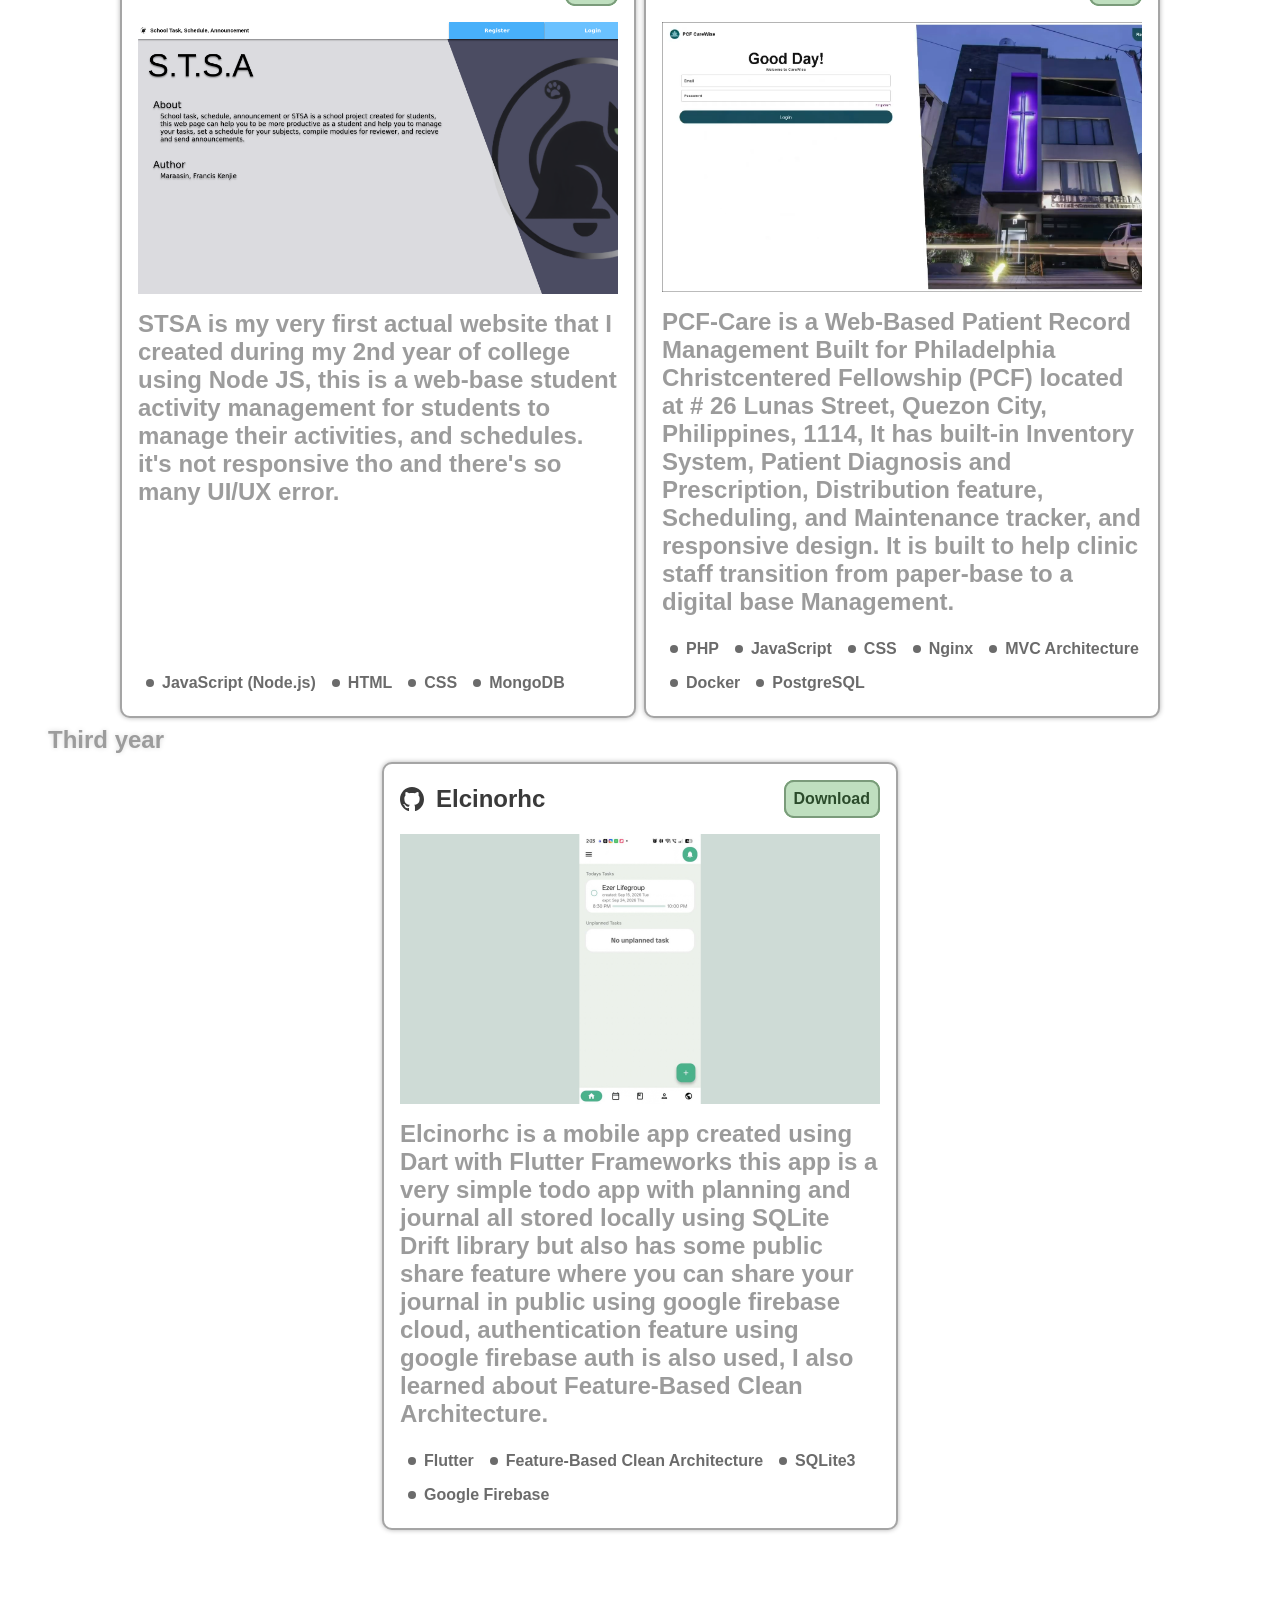
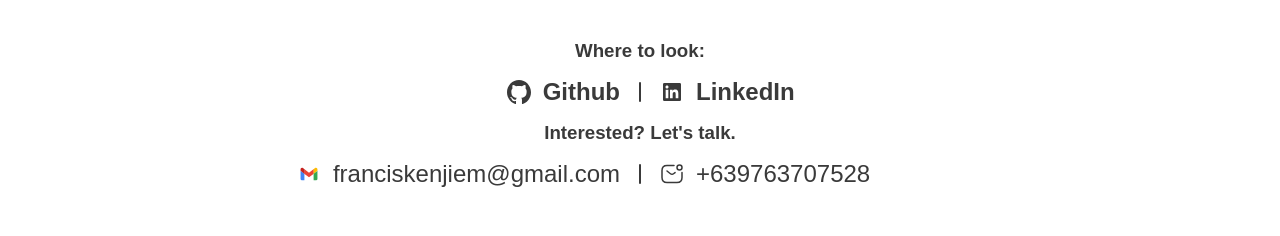
==== commit eb0c738d: "..." ====
--- a/index.html
+++ b/index.html
@@ -9,230 +9,87 @@
 </head>
 <body>
     <main class="contents l-p">
-        <div class="n-p">
-            <h1 class="name">Francis Kenjie Maraasin</h1>
-            <h3 class="f-italic sub-header" style="display: flex; justify-content: space-between;">
-                <a class="icon-box" href="https://drive.google.com/file/d/1xDgFLOY4XCXjcnS8tbqkMbSgsxE8o6RL/view" target="_blank">
-                    <svg class="icon" height="200px" width="200px" version="1.1" id="_x32_" xmlns="http://www.w3.org/2000/svg" xmlns:xlink="http://www.w3.org/1999/xlink" viewBox="0 0 512 512" xml:space="preserve" fill="currentColor"><g id="SVGRepo_bgCarrier" stroke-width="0"></g><g id="SVGRepo_tracerCarrier" stroke-linecap="round" stroke-linejoin="round"></g><g id="SVGRepo_iconCarrier"> <style type="text/css"> .st0{fill:currentColor;} </style> <g> <path class="st0" d="M276.239,252.183c-6.37,2.127-13.165,3.308-20.239,3.308c-7.074,0-13.87-1.181-20.24-3.308 c-46.272,7.599-70.489,41.608-70.489,82.877H256h90.728C346.728,293.791,322.515,259.782,276.239,252.183z"></path> <path class="st0" d="M256,240.788c27.43,0,49.658-22.24,49.658-49.666v-14.087c0-27.426-22.228-49.659-49.658-49.659 c-27.43,0-49.658,22.233-49.658,49.659v14.087C206.342,218.548,228.57,240.788,256,240.788z"></path> <path class="st0" d="M378.4,0H133.582C86.234,0,47.7,38.542,47.7,85.899v340.22C47.7,473.476,86.234,512,133.582,512h205.695 h13.175l9.318-9.301l93.229-93.229l9.301-9.31v-13.174V85.899C464.3,38.542,425.766,0,378.4,0z M432.497,386.985H384.35 c-24.882,0-45.074,20.183-45.074,45.073v48.139H133.582c-29.866,0-54.078-24.221-54.078-54.078V85.899 c0-29.874,24.212-54.096,54.078-54.096H378.4c29.876,0,54.096,24.222,54.096,54.096V386.985z"></path> </g> </g></svg>
-                    Resume/CV
+        <div>
+            <div class="n-p w-full">
+                <h1 class="name">Francis Kenjie Maraasin</h1>
+                <h3 class="f-italic sub-header" style="display: flex; justify-content: space-between;">
+                    <a class="icon-box" href="https://drive.google.com/file/d/1xDgFLOY4XCXjcnS8tbqkMbSgsxE8o6RL/view" target="_blank">
+                        <svg class="icon" height="200px" width="200px" version="1.1" id="_x32_" xmlns="http://www.w3.org/2000/svg" xmlns:xlink="http://www.w3.org/1999/xlink" viewBox="0 0 512 512" xml:space="preserve" fill="currentColor"><g id="SVGRepo_bgCarrier" stroke-width="0"></g><g id="SVGRepo_tracerCarrier" stroke-linecap="round" stroke-linejoin="round"></g><g id="SVGRepo_iconCarrier"> <style type="text/css"> .st0{fill:currentColor;} </style> <g> <path class="st0" d="M276.239,252.183c-6.37,2.127-13.165,3.308-20.239,3.308c-7.074,0-13.87-1.181-20.24-3.308 c-46.272,7.599-70.489,41.608-70.489,82.877H256h90.728C346.728,293.791,322.515,259.782,276.239,252.183z"></path> <path class="st0" d="M256,240.788c27.43,0,49.658-22.24,49.658-49.666v-14.087c0-27.426-22.228-49.659-49.658-49.659 c-27.43,0-49.658,22.233-49.658,49.659v14.087C206.342,218.548,228.57,240.788,256,240.788z"></path> <path class="st0" d="M378.4,0H133.582C86.234,0,47.7,38.542,47.7,85.899v340.22C47.7,473.476,86.234,512,133.582,512h205.695 h13.175l9.318-9.301l93.229-93.229l9.301-9.31v-13.174V85.899C464.3,38.542,425.766,0,378.4,0z M432.497,386.985H384.35 c-24.882,0-45.074,20.183-45.074,45.073v48.139H133.582c-29.866,0-54.078-24.221-54.078-54.078V85.899 c0-29.874,24.212-54.096,54.078-54.096H378.4c29.876,0,54.096,24.222,54.096,54.096V386.985z"></path> </g> </g></svg>
+                        Resume/CV
+                    </a>
+                    <button class="themeBtn" id="themeBtn">Good Day!</button>
+                </h3>
+            </div>
+            <ul class="nav w-full">
+                <li class="active" data-target="academic">Academic Projects</li>
+                <li data-target="experience">Work Experience</li>
+            </ul>
+            <div class="box tab-panel active" id="academic">
+                <h1 class="title-fs" style="width: 100%;">Academic Projects</h1>
+            </div>
+            <div class="list tab-panel" id="experience">
+                <h1 class="title-fs" style="width: 100%;">Work Experience</h1>
+
+            </div>
+            <h3 class="c-txt mt-lg">Where to look:</h3>
+            <div class="container">
+                <a class="f-bold normal-fs icon-box" href="https://github.com/CodeKenjie" target="_blank">
+                    <svg class="icon" viewBox="0 0 20 20" version="1.1" xmlns="http://www.w3.org/2000/svg" xmlns:xlink="http://www.w3.org/1999/xlink" fill="currentColor"><g id="SVGRepo_bgCarrier" stroke-width="0"></g><g id="SVGRepo_tracerCarrier" stroke-linecap="round" stroke-linejoin="round"></g><g id="SVGRepo_iconCarrier"> <title>github [#142]</title> <desc>Created with Sketch.</desc> <defs> </defs> <g id="Page-1" stroke="none" stroke-width="1" fill="none" fill-rule="evenodd"> <g id="Dribbble-Light-Preview" transform="translate(-140.000000, -7559.000000)" fill="currentColor"> <g id="icons" transform="translate(56.000000, 160.000000)"> <path d="M94,7399 C99.523,7399 104,7403.59 104,7409.253 C104,7413.782 101.138,7417.624 97.167,7418.981 C96.66,7419.082 96.48,7418.762 96.48,7418.489 C96.48,7418.151 96.492,7417.047 96.492,7415.675 C96.492,7414.719 96.172,7414.095 95.813,7413.777 C98.04,7413.523 100.38,7412.656 100.38,7408.718 C100.38,7407.598 99.992,7406.684 99.35,7405.966 C99.454,7405.707 99.797,7404.664 99.252,7403.252 C99.252,7403.252 98.414,7402.977 96.505,7404.303 C95.706,7404.076 94.85,7403.962 94,7403.958 C93.15,7403.962 92.295,7404.076 91.497,7404.303 C89.586,7402.977 88.746,7403.252 88.746,7403.252 C88.203,7404.664 88.546,7405.707 88.649,7405.966 C88.01,7406.684 87.619,7407.598 87.619,7408.718 C87.619,7412.646 89.954,7413.526 92.175,7413.785 C91.889,7414.041 91.63,7414.493 91.54,7415.156 C90.97,7415.418 89.522,7415.871 88.63,7414.304 C88.63,7414.304 88.101,7413.319 87.097,7413.247 C87.097,7413.247 86.122,7413.234 87.029,7413.87 C87.029,7413.87 87.684,7414.185 88.139,7415.37 C88.139,7415.37 88.726,7417.2 91.508,7416.58 C91.513,7417.437 91.522,7418.245 91.522,7418.489 C91.522,7418.76 91.338,7419.077 90.839,7418.982 C86.865,7417.627 84,7413.783 84,7409.253 C84,7403.59 88.478,7399 94,7399" id="github-[#142]"> </path> </g> </g> </g> </g></svg>
+                    Github
                 </a>
-                <button class="themeBtn" id="themeBtn">Good Day!</button>
-            </h3>
-        </div>
-        <div class="box">
-            <h1 class="title-fs" style="width: 100%;">Academic Projects</h1>
-            <h1 class="normal-fs sub-header">First year</h1>
-            <div class="card">
-                <div class="header">
-                    <a class="f-bold normal-fs" href="https://github.com/CodeKenjie/notes.git" target="_blank">
-                        <svg class="icon" viewBox="0 0 20 20" version="1.1" xmlns="http://www.w3.org/2000/svg" xmlns:xlink="http://www.w3.org/1999/xlink" fill="currentColor"><g id="SVGRepo_bgCarrier" stroke-width="0"></g><g id="SVGRepo_tracerCarrier" stroke-linecap="round" stroke-linejoin="round"></g><g id="SVGRepo_iconCarrier"> <title>github [#142]</title> <desc>Created with Sketch.</desc> <defs> </defs> <g id="Page-1" stroke="none" stroke-width="1" fill="none" fill-rule="evenodd"> <g id="Dribbble-Light-Preview" transform="translate(-140.000000, -7559.000000)" fill="currentColor"> <g id="icons" transform="translate(56.000000, 160.000000)"> <path d="M94,7399 C99.523,7399 104,7403.59 104,7409.253 C104,7413.782 101.138,7417.624 97.167,7418.981 C96.66,7419.082 96.48,7418.762 96.48,7418.489 C96.48,7418.151 96.492,7417.047 96.492,7415.675 C96.492,7414.719 96.172,7414.095 95.813,7413.777 C98.04,7413.523 100.38,7412.656 100.38,7408.718 C100.38,7407.598 99.992,7406.684 99.35,7405.966 C99.454,7405.707 99.797,7404.664 99.252,7403.252 C99.252,7403.252 98.414,7402.977 96.505,7404.303 C95.706,7404.076 94.85,7403.962 94,7403.958 C93.15,7403.962 92.295,7404.076 91.497,7404.303 C89.586,7402.977 88.746,7403.252 88.746,7403.252 C88.203,7404.664 88.546,7405.707 88.649,7405.966 C88.01,7406.684 87.619,7407.598 87.619,7408.718 C87.619,7412.646 89.954,7413.526 92.175,7413.785 C91.889,7414.041 91.63,7414.493 91.54,7415.156 C90.97,7415.418 89.522,7415.871 88.63,7414.304 C88.63,7414.304 88.101,7413.319 87.097,7413.247 C87.097,7413.247 86.122,7413.234 87.029,7413.87 C87.029,7413.87 87.684,7414.185 88.139,7415.37 C88.139,7415.37 88.726,7417.2 91.508,7416.58 C91.513,7417.437 91.522,7418.245 91.522,7418.489 C91.522,7418.76 91.338,7419.077 90.839,7418.982 C86.865,7417.627 84,7413.783 84,7409.253 C84,7403.59 88.478,7399 94,7399" id="github-[#142]"> </path> </g> </g> </g> </g></svg>
-                        notes
-                    </a>
-                    <h3 class="source">
-                        Open Source
-                    </h3>
-                </div>
-                <div class="previews">
-                    <img src="images/notes/notes2.png">
-                    <img src="images/notes/notes3.png">
-                    <img src="images/notes/notes4.png">
-                </div>
-                <div class="description">
-                    <p>
-                        Notes is my very first program that I created during my first year. It's a terminal based (CLI) notes, using txt files as a makeshift database. (Personal Project)
-                    </p>
-                </div>
-                <ul class="lang-used">
-                    <li>Cpp</li>
-                    <li>No Database</li>
-                </ul>
+                <span class="separator">
+                    <svg class="icon" viewBox="0 0 24 24" fill="none" xmlns="http://www.w3.org/2000/svg"><g id="SVGRepo_bgCarrier" stroke-width="0"></g><g id="SVGRepo_tracerCarrier" stroke-linecap="round" stroke-linejoin="round"></g><g id="SVGRepo_iconCarrier"> <g id="Interface / Line_Xl"> <path id="Vector" d="M12 21V3" stroke="currentColor" stroke-width="2" stroke-linecap="round" stroke-linejoin="round"></path> </g> </g></svg>
+                </span>
+                <a class="f-bold normal-fs icon-box" href="https://www.linkedin.com/in/francis-kenjie-maraasin-9522a3424/" target="_blank">
+                    <svg class="icon" viewBox="0 0 16 16" xmlns="http://www.w3.org/2000/svg" fill="none"><g id="SVGRepo_bgCarrier" stroke-width="0"></g><g id="SVGRepo_tracerCarrier" stroke-linecap="round" stroke-linejoin="round"></g><g id="SVGRepo_iconCarrier"><path fill="currentColor" d="M12.225 12.225h-1.778V9.44c0-.664-.012-1.519-.925-1.519-.926 0-1.068.724-1.068 1.47v2.834H6.676V6.498h1.707v.783h.024c.348-.594.996-.95 1.684-.925 1.802 0 2.135 1.185 2.135 2.728l-.001 3.14zM4.67 5.715a1.037 1.037 0 01-1.032-1.031c0-.566.466-1.032 1.032-1.032.566 0 1.031.466 1.032 1.032 0 .566-.466 1.032-1.032 1.032zm.889 6.51h-1.78V6.498h1.78v5.727zM13.11 2H2.885A.88.88 0 002 2.866v10.268a.88.88 0 00.885.866h10.226a.882.882 0 00.889-.866V2.865a.88.88 0 00-.889-.864z"></path></g></svg>
+                    LinkedIn
+                </a>
             </div>
-            <div class="card">
-                <div class="header">
-                    <a class="f-bold normal-fs" href="https://github.com/CodeKenjie/inventoryApp.git" target="_blank">
-                        <svg class="icon" viewBox="0 0 20 20" version="1.1" xmlns="http://www.w3.org/2000/svg" xmlns:xlink="http://www.w3.org/1999/xlink" fill="currentColor"><g id="SVGRepo_bgCarrier" stroke-width="0"></g><g id="SVGRepo_tracerCarrier" stroke-linecap="round" stroke-linejoin="round"></g><g id="SVGRepo_iconCarrier"> <title>github [#142]</title> <desc>Created with Sketch.</desc> <defs> </defs> <g id="Page-1" stroke="none" stroke-width="1" fill="none" fill-rule="evenodd"> <g id="Dribbble-Light-Preview" transform="translate(-140.000000, -7559.000000)" fill="currentColor"> <g id="icons" transform="translate(56.000000, 160.000000)"> <path d="M94,7399 C99.523,7399 104,7403.59 104,7409.253 C104,7413.782 101.138,7417.624 97.167,7418.981 C96.66,7419.082 96.48,7418.762 96.48,7418.489 C96.48,7418.151 96.492,7417.047 96.492,7415.675 C96.492,7414.719 96.172,7414.095 95.813,7413.777 C98.04,7413.523 100.38,7412.656 100.38,7408.718 C100.38,7407.598 99.992,7406.684 99.35,7405.966 C99.454,7405.707 99.797,7404.664 99.252,7403.252 C99.252,7403.252 98.414,7402.977 96.505,7404.303 C95.706,7404.076 94.85,7403.962 94,7403.958 C93.15,7403.962 92.295,7404.076 91.497,7404.303 C89.586,7402.977 88.746,7403.252 88.746,7403.252 C88.203,7404.664 88.546,7405.707 88.649,7405.966 C88.01,7406.684 87.619,7407.598 87.619,7408.718 C87.619,7412.646 89.954,7413.526 92.175,7413.785 C91.889,7414.041 91.63,7414.493 91.54,7415.156 C90.97,7415.418 89.522,7415.871 88.63,7414.304 C88.63,7414.304 88.101,7413.319 87.097,7413.247 C87.097,7413.247 86.122,7413.234 87.029,7413.87 C87.029,7413.87 87.684,7414.185 88.139,7415.37 C88.139,7415.37 88.726,7417.2 91.508,7416.58 C91.513,7417.437 91.522,7418.245 91.522,7418.489 C91.522,7418.76 91.338,7419.077 90.839,7418.982 C86.865,7417.627 84,7413.783 84,7409.253 C84,7403.59 88.478,7399 94,7399" id="github-[#142]"> </path> </g> </g> </g> </g></svg>
-                        Invetory System
-                    </a>
-                    <h3 class="source">
-                        Open Source
-                    </h3>
-                </div>
-                <div class="previews">
-                    <img src="images/InventoryApp/InventoryApp1.png">
-                    <img src="images/InventoryApp/InventoryApp2.png">
-                </div>
-                <div class="description">
-                    <p>
-                        This is my project for our Object Oriented Programming (OOP) subject, this is just a simple Inventory System with action logs. nothing else to say its just Inventory.
-                    </p>
-                </div>
-                <ul class="lang-used">
-                    <li>Java</li>
-                    <li>SQLite3</li>
-                </ul>
-            </div>
-            <div class="card">
-                <div class="header">
-                    <a class="f-bold normal-fs" href="https://github.com/CodeKenjie/VoteManagementSystem.git" target="_blank">
-                        <svg class="icon" viewBox="0 0 20 20" version="1.1" xmlns="http://www.w3.org/2000/svg" xmlns:xlink="http://www.w3.org/1999/xlink" fill="currentColor"><g id="SVGRepo_bgCarrier" stroke-width="0"></g><g id="SVGRepo_tracerCarrier" stroke-linecap="round" stroke-linejoin="round"></g><g id="SVGRepo_iconCarrier"> <title>github [#142]</title> <desc>Created with Sketch.</desc> <defs> </defs> <g id="Page-1" stroke="none" stroke-width="1" fill="none" fill-rule="evenodd"> <g id="Dribbble-Light-Preview" transform="translate(-140.000000, -7559.000000)" fill="currentColor"> <g id="icons" transform="translate(56.000000, 160.000000)"> <path d="M94,7399 C99.523,7399 104,7403.59 104,7409.253 C104,7413.782 101.138,7417.624 97.167,7418.981 C96.66,7419.082 96.48,7418.762 96.48,7418.489 C96.48,7418.151 96.492,7417.047 96.492,7415.675 C96.492,7414.719 96.172,7414.095 95.813,7413.777 C98.04,7413.523 100.38,7412.656 100.38,7408.718 C100.38,7407.598 99.992,7406.684 99.35,7405.966 C99.454,7405.707 99.797,7404.664 99.252,7403.252 C99.252,7403.252 98.414,7402.977 96.505,7404.303 C95.706,7404.076 94.85,7403.962 94,7403.958 C93.15,7403.962 92.295,7404.076 91.497,7404.303 C89.586,7402.977 88.746,7403.252 88.746,7403.252 C88.203,7404.664 88.546,7405.707 88.649,7405.966 C88.01,7406.684 87.619,7407.598 87.619,7408.718 C87.619,7412.646 89.954,7413.526 92.175,7413.785 C91.889,7414.041 91.63,7414.493 91.54,7415.156 C90.97,7415.418 89.522,7415.871 88.63,7414.304 C88.63,7414.304 88.101,7413.319 87.097,7413.247 C87.097,7413.247 86.122,7413.234 87.029,7413.87 C87.029,7413.87 87.684,7414.185 88.139,7415.37 C88.139,7415.37 88.726,7417.2 91.508,7416.58 C91.513,7417.437 91.522,7418.245 91.522,7418.489 C91.522,7418.76 91.338,7419.077 90.839,7418.982 C86.865,7417.627 84,7413.783 84,7409.253 C84,7403.59 88.478,7399 94,7399" id="github-[#142]"> </path> </g> </g> </g> </g></svg>
-                        Vote Management System
-                    </a>
-                    <h3 class="source">
-                        Open Source
-                    </h3>
-                </div>
-                <div class="previews">
-                    <img src="images/VoteManagementSystem/VoteManagementSystem1.png">
-                    <img src="images/VoteManagementSystem/VoteManagementSystem2.png">
-                    <img src="images/VoteManagementSystem/VoteManagementSystem4.png">
-                    <img src="images/VoteManagementSystem/VoteManagementSystem5.png">
-                    <img src="images/VoteManagementSystem/VoteManagementSystem6.png">
-                    <img src="images/VoteManagementSystem/VoteManagementSystem7.png">
-                    <img src="images/VoteManagementSystem/VoteManagementSystem8.png">
-                    <img src="images/VoteManagementSystem/VoteManagementSystem9.png">
-                </div>
-                <div class="description">
-                    <p>
-                        This is a Vote Management System created for our Object Oriented Programming (OOP) subject, you can add candidates and make people register before voting, it just count how many people voted a registered candidate.
-                    </p>
-                </div>
-                <ul class="lang-used">
-                    <li>Java</li>
-                    <li>SQLite3</li>
-                </ul>
-            </div>
-            <h1 class="normal-fs sub-header">Second year</h1>
-            <div class="card">
-                <div class="header">
-                    <a class="f-bold normal-fs" href="https://github.com/CodeKenjie/STSA.git" target="_blank">
-                        <svg class="icon" viewBox="0 0 20 20" version="1.1" xmlns="http://www.w3.org/2000/svg" xmlns:xlink="http://www.w3.org/1999/xlink" fill="currentColor"><g id="SVGRepo_bgCarrier" stroke-width="0"></g><g id="SVGRepo_tracerCarrier" stroke-linecap="round" stroke-linejoin="round"></g><g id="SVGRepo_iconCarrier"> <title>github [#142]</title> <desc>Created with Sketch.</desc> <defs> </defs> <g id="Page-1" stroke="none" stroke-width="1" fill="none" fill-rule="evenodd"> <g id="Dribbble-Light-Preview" transform="translate(-140.000000, -7559.000000)" fill="currentColor"> <g id="icons" transform="translate(56.000000, 160.000000)"> <path d="M94,7399 C99.523,7399 104,7403.59 104,7409.253 C104,7413.782 101.138,7417.624 97.167,7418.981 C96.66,7419.082 96.48,7418.762 96.48,7418.489 C96.48,7418.151 96.492,7417.047 96.492,7415.675 C96.492,7414.719 96.172,7414.095 95.813,7413.777 C98.04,7413.523 100.38,7412.656 100.38,7408.718 C100.38,7407.598 99.992,7406.684 99.35,7405.966 C99.454,7405.707 99.797,7404.664 99.252,7403.252 C99.252,7403.252 98.414,7402.977 96.505,7404.303 C95.706,7404.076 94.85,7403.962 94,7403.958 C93.15,7403.962 92.295,7404.076 91.497,7404.303 C89.586,7402.977 88.746,7403.252 88.746,7403.252 C88.203,7404.664 88.546,7405.707 88.649,7405.966 C88.01,7406.684 87.619,7407.598 87.619,7408.718 C87.619,7412.646 89.954,7413.526 92.175,7413.785 C91.889,7414.041 91.63,7414.493 91.54,7415.156 C90.97,7415.418 89.522,7415.871 88.63,7414.304 C88.63,7414.304 88.101,7413.319 87.097,7413.247 C87.097,7413.247 86.122,7413.234 87.029,7413.87 C87.029,7413.87 87.684,7414.185 88.139,7415.37 C88.139,7415.37 88.726,7417.2 91.508,7416.58 C91.513,7417.437 91.522,7418.245 91.522,7418.489 C91.522,7418.76 91.338,7419.077 90.839,7418.982 C86.865,7417.627 84,7413.783 84,7409.253 C84,7403.59 88.478,7399 94,7399" id="github-[#142]"> </path> </g> </g> </g> </g></svg>
-                        STSA
-                    </a>
-                    <h3 class="source">
-                        Open Source
-                    </h3>
-                </div>
-                <div class="previews">
-                    <img src="images/stsa/stsa1.png">
-                    <img src="images/stsa/stsa2.png">
-                    <img src="images/stsa/stsa3.png">
-                    <img src="images/stsa/stsa4.png">
-                    <img src="images/stsa/stsa5.png">
-                </div>
-                <div class="description">
-                    <p>
-                        STSA is my very first actual website that I created during my 2nd year of college using Node JS, this is a web-base student activity management for students to manage their activities, and schedules. it's not responsive tho and there's so many UI/UX error.
-                    </p>
-                </div>
-                <ul class="lang-used">
-                    <li>Javascript (Node.js)</li>
-                    <li>HTML</li>
-                    <li>CSS</li>
-                    <li>MongoDB</li>
-                </ul>
-            </div>
-            <div class="card">
-                <div class="header">
-                    <a class="f-bold normal-fs" href="https://github.com/CodeKenjie/PCF-CareWise.git" target="_blank">
-                        <svg class="icon" viewBox="0 0 20 20" version="1.1" xmlns="http://www.w3.org/2000/svg" xmlns:xlink="http://www.w3.org/1999/xlink" fill="currentColor"><g id="SVGRepo_bgCarrier" stroke-width="0"></g><g id="SVGRepo_tracerCarrier" stroke-linecap="round" stroke-linejoin="round"></g><g id="SVGRepo_iconCarrier"> <title>github [#142]</title> <desc>Created with Sketch.</desc> <defs> </defs> <g id="Page-1" stroke="none" stroke-width="1" fill="none" fill-rule="evenodd"> <g id="Dribbble-Light-Preview" transform="translate(-140.000000, -7559.000000)" fill="currentColor"> <g id="icons" transform="translate(56.000000, 160.000000)"> <path d="M94,7399 C99.523,7399 104,7403.59 104,7409.253 C104,7413.782 101.138,7417.624 97.167,7418.981 C96.66,7419.082 96.48,7418.762 96.48,7418.489 C96.48,7418.151 96.492,7417.047 96.492,7415.675 C96.492,7414.719 96.172,7414.095 95.813,7413.777 C98.04,7413.523 100.38,7412.656 100.38,7408.718 C100.38,7407.598 99.992,7406.684 99.35,7405.966 C99.454,7405.707 99.797,7404.664 99.252,7403.252 C99.252,7403.252 98.414,7402.977 96.505,7404.303 C95.706,7404.076 94.85,7403.962 94,7403.958 C93.15,7403.962 92.295,7404.076 91.497,7404.303 C89.586,7402.977 88.746,7403.252 88.746,7403.252 C88.203,7404.664 88.546,7405.707 88.649,7405.966 C88.01,7406.684 87.619,7407.598 87.619,7408.718 C87.619,7412.646 89.954,7413.526 92.175,7413.785 C91.889,7414.041 91.63,7414.493 91.54,7415.156 C90.97,7415.418 89.522,7415.871 88.63,7414.304 C88.63,7414.304 88.101,7413.319 87.097,7413.247 C87.097,7413.247 86.122,7413.234 87.029,7413.87 C87.029,7413.87 87.684,7414.185 88.139,7415.37 C88.139,7415.37 88.726,7417.2 91.508,7416.58 C91.513,7417.437 91.522,7418.245 91.522,7418.489 C91.522,7418.76 91.338,7419.077 90.839,7418.982 C86.865,7417.627 84,7413.783 84,7409.253 C84,7403.59 88.478,7399 94,7399" id="github-[#142]"> </path> </g> </g> </g> </g></svg>
-                        PCF-Care
-                    </a>
-                    <a href="https://pcf-care.site/login" target="_blank" class="live">
-                        <h3 class="source">
-                            View Live
-                        </h3>
-                    </a>
-                </div>
-                <div class="previews">
-                    <img src="images/PCF-Care/PCF-Care1.png">
-                    <img src="images/PCF-Care/PCF-Care3.png">
-                    <img src="images/PCF-Care/PCF-Care4.png">
-                    <img src="images/PCF-Care/PCF-Care2.png">
-                    <img src="images/PCF-Care/PCF-Care5.png">
-                    <img src="images/PCF-Care/PCF-Care6.png">
-                    <img src="images/PCF-Care/PCF-Care7.png">
-                    <img src="images/PCF-Care/PCF-Care8.png">
-                    <img src="images/PCF-Care/PCF-Care9.png">
-                    <img src="images/PCF-Care/PCF-Care10.png">
-                    <img src="images/PCF-Care/PCF-Care11.png">
-                </div>
-                <div class="description">
-                    <p>
-                        PCF-Care is a Web-Based Patient Record Management Built for Philadelphia Christcentered Fellowship (PCF) located at # 26 Lunas Street, Quezon City, Philippines, 1114, It has built-in Inventory System, Patient Diagnosis and Prescription, Distribution feature, Scheduling, and Maintenance tracker, and responsive design. It is built to help clinic staff transition from paper-base to a digital base Management.
-                    </p>
-                </div>
-                <ul class="lang-used">
-                    <li>PHP</li>
-                    <li>Javascript</li>
-                    <li>CSS</li>
-                    <li>Nginx</li>
-                    <li>MVC Architecture</li>
-                    <li>Docker</li>
-                    <li>PostgreSQL</li>
-                </ul>
-            </div>
-            <h1 class="normal-fs sub-header">Third year</h1>
-            <div class="card">
-                <div class="header">
-                    <a class="f-bold normal-fs" href="https://github.com/CodeKenjie/elcinorhc" target="_blank">
-                        <svg class="icon" viewBox="0 0 20 20" version="1.1" xmlns="http://www.w3.org/2000/svg" xmlns:xlink="http://www.w3.org/1999/xlink" fill="currentColor"><g id="SVGRepo_bgCarrier" stroke-width="0"></g><g id="SVGRepo_tracerCarrier" stroke-linecap="round" stroke-linejoin="round"></g><g id="SVGRepo_iconCarrier"> <title>github [#142]</title> <desc>Created with Sketch.</desc> <defs> </defs> <g id="Page-1" stroke="none" stroke-width="1" fill="none" fill-rule="evenodd"> <g id="Dribbble-Light-Preview" transform="translate(-140.000000, -7559.000000)" fill="currentColor"> <g id="icons" transform="translate(56.000000, 160.000000)"> <path d="M94,7399 C99.523,7399 104,7403.59 104,7409.253 C104,7413.782 101.138,7417.624 97.167,7418.981 C96.66,7419.082 96.48,7418.762 96.48,7418.489 C96.48,7418.151 96.492,7417.047 96.492,7415.675 C96.492,7414.719 96.172,7414.095 95.813,7413.777 C98.04,7413.523 100.38,7412.656 100.38,7408.718 C100.38,7407.598 99.992,7406.684 99.35,7405.966 C99.454,7405.707 99.797,7404.664 99.252,7403.252 C99.252,7403.252 98.414,7402.977 96.505,7404.303 C95.706,7404.076 94.85,7403.962 94,7403.958 C93.15,7403.962 92.295,7404.076 91.497,7404.303 C89.586,7402.977 88.746,7403.252 88.746,7403.252 C88.203,7404.664 88.546,7405.707 88.649,7405.966 C88.01,7406.684 87.619,7407.598 87.619,7408.718 C87.619,7412.646 89.954,7413.526 92.175,7413.785 C91.889,7414.041 91.63,7414.493 91.54,7415.156 C90.97,7415.418 89.522,7415.871 88.63,7414.304 C88.63,7414.304 88.101,7413.319 87.097,7413.247 C87.097,7413.247 86.122,7413.234 87.029,7413.87 C87.029,7413.87 87.684,7414.185 88.139,7415.37 C88.139,7415.37 88.726,7417.2 91.508,7416.58 C91.513,7417.437 91.522,7418.245 91.522,7418.489 C91.522,7418.76 91.338,7419.077 90.839,7418.982 C86.865,7417.627 84,7413.783 84,7409.253 C84,7403.59 88.478,7399 94,7399" id="github-[#142]"> </path> </g> </g> </g> </g></svg>
-                        Elcinorhc
-                    </a>
-                    <a href="https://github.com/CodeKenjie/elcinorhc/releases/tag/v0.1.1" target="_blank" class="live">
-                        <h3 class="source">
-                            Download
-                        </h3>
-                    </a>
-                </div>
-                <div class="previews">
-                    <img src="images/Elcinorhc/1.png">
-                    <img src="images/Elcinorhc/2.png">
-                    <img src="images/Elcinorhc/3.png">
-                    <img src="images/Elcinorhc/4.png">
-                </div>
-                <div class="description">
-                    <p>
-                        Elcinorhc is a mobile app created using Dart with Flutter Frameworks this app is a very simple todo app with planning and journal all stored locally using SQLite Drift library but also has some public share feature where you can share your journal in public using google firebase cloud, authentication feature using google firebase auth is also used, I also learned about Feature-Based Clean Architecture.
-                    </p>
-                </div>
-                <ul class="lang-used">
-                    <li>Dart</li>
-                    <li>Flutter</li>
-                    <li>Feature-Based Clean Architecture</li>
-                    <li>SQLite3</li>
-                    <li>Google Firebase</li>
-                </ul>
+            <h3 class="c-txt">Interested? Let's talk.</h3>
+            <div class="container">
+                <p class="normal-fs icon-box">
+                    <svg class="icon" xmlns="http://www.w3.org/2000/svg" aria-label="Gmail" role="img" viewBox="0 0 512 512" fill="#000000"><g id="SVGRepo_bgCarrier" stroke-width="0"></g><g id="SVGRepo_tracerCarrier" stroke-linecap="round" stroke-linejoin="round"></g><g id="SVGRepo_iconCarrier"><rect width="512" height="512" rx="15%" fill="#ffffff"></rect><path d="M158 391v-142l-82-63V361q0 30 30 30" fill="#4285f4"></path><path d="M 154 248l102 77l102-77v-98l-102 77l-102-77" fill="#ea4335"></path><path d="M354 391v-142l82-63V361q0 30-30 30" fill="#34a853"></path><path d="M76 188l82 63v-98l-30-23c-27-21-52 0-52 26" fill="#c5221f"></path><path d="M436 188l-82 63v-98l30-23c27-21 52 0 52 26" fill="#fbbc04"></path></g></svg>
+                    franciskenjiem@gmail.com
+                </p>
+                <span class="separator">
+                    <svg class="icon" viewBox="0 0 24 24" fill="none" xmlns="http://www.w3.org/2000/svg"><g id="SVGRepo_bgCarrier" stroke-width="0"></g><g id="SVGRepo_tracerCarrier" stroke-linecap="round" stroke-linejoin="round"></g><g id="SVGRepo_iconCarrier"> <g id="Interface / Line_Xl"> <path id="Vector" d="M12 21V3" stroke="currentColor" stroke-width="2" stroke-linecap="round" stroke-linejoin="round"></path> </g> </g></svg>
+                </span>
+                <p class="normal-fs icon-box">
+                    <svg class="icon" viewBox="0 0 24 24" fill="none" xmlns="http://www.w3.org/2000/svg"><g id="SVGRepo_bgCarrier" stroke-width="0"></g><g id="SVGRepo_tracerCarrier" stroke-linecap="round" stroke-linejoin="round"></g><g id="SVGRepo_iconCarrier"> <path d="M22 10.5V15.5C22 19 20 20.5 17 20.5H7C4 20.5 2 19 2 15.5V8.5C2 5 4 3.5 7 3.5H14" stroke="currentColor" stroke-width="1.5" stroke-miterlimit="10" stroke-linecap="round" stroke-linejoin="round"></path> <path d="M7 9L10.13 11.5C11.16 12.32 12.85 12.32 13.88 11.5L15.06 10.56" stroke="currentColor" stroke-width="1.5" stroke-miterlimit="10" stroke-linecap="round" stroke-linejoin="round"></path> <path d="M19.5 8C20.8807 8 22 6.88071 22 5.5C22 4.11929 20.8807 3 19.5 3C18.1193 3 17 4.11929 17 5.5C17 6.88071 18.1193 8 19.5 8Z" stroke="currentColor" stroke-width="1.5" stroke-miterlimit="10" stroke-linecap="round" stroke-linejoin="round"></path> </g></svg>
+                    +639763707528
+                </p>
             </div>
         </div>
-        <h3 class="c-txt">Where to look:</h3>
-        <div class="container">
-            <a class="f-bold normal-fs icon-box" href="https://github.com/CodeKenjie" target="_blank">
-                <svg class="icon" viewBox="0 0 20 20" version="1.1" xmlns="http://www.w3.org/2000/svg" xmlns:xlink="http://www.w3.org/1999/xlink" fill="currentColor"><g id="SVGRepo_bgCarrier" stroke-width="0"></g><g id="SVGRepo_tracerCarrier" stroke-linecap="round" stroke-linejoin="round"></g><g id="SVGRepo_iconCarrier"> <title>github [#142]</title> <desc>Created with Sketch.</desc> <defs> </defs> <g id="Page-1" stroke="none" stroke-width="1" fill="none" fill-rule="evenodd"> <g id="Dribbble-Light-Preview" transform="translate(-140.000000, -7559.000000)" fill="currentColor"> <g id="icons" transform="translate(56.000000, 160.000000)"> <path d="M94,7399 C99.523,7399 104,7403.59 104,7409.253 C104,7413.782 101.138,7417.624 97.167,7418.981 C96.66,7419.082 96.48,7418.762 96.48,7418.489 C96.48,7418.151 96.492,7417.047 96.492,7415.675 C96.492,7414.719 96.172,7414.095 95.813,7413.777 C98.04,7413.523 100.38,7412.656 100.38,7408.718 C100.38,7407.598 99.992,7406.684 99.35,7405.966 C99.454,7405.707 99.797,7404.664 99.252,7403.252 C99.252,7403.252 98.414,7402.977 96.505,7404.303 C95.706,7404.076 94.85,7403.962 94,7403.958 C93.15,7403.962 92.295,7404.076 91.497,7404.303 C89.586,7402.977 88.746,7403.252 88.746,7403.252 C88.203,7404.664 88.546,7405.707 88.649,7405.966 C88.01,7406.684 87.619,7407.598 87.619,7408.718 C87.619,7412.646 89.954,7413.526 92.175,7413.785 C91.889,7414.041 91.63,7414.493 91.54,7415.156 C90.97,7415.418 89.522,7415.871 88.63,7414.304 C88.63,7414.304 88.101,7413.319 87.097,7413.247 C87.097,7413.247 86.122,7413.234 87.029,7413.87 C87.029,7413.87 87.684,7414.185 88.139,7415.37 C88.139,7415.37 88.726,7417.2 91.508,7416.58 C91.513,7417.437 91.522,7418.245 91.522,7418.489 C91.522,7418.76 91.338,7419.077 90.839,7418.982 C86.865,7417.627 84,7413.783 84,7409.253 C84,7403.59 88.478,7399 94,7399" id="github-[#142]"> </path> </g> </g> </g> </g></svg>
-                Github
-            </a>
-            <span class="separator">
-                <svg class="icon" viewBox="0 0 24 24" fill="none" xmlns="http://www.w3.org/2000/svg"><g id="SVGRepo_bgCarrier" stroke-width="0"></g><g id="SVGRepo_tracerCarrier" stroke-linecap="round" stroke-linejoin="round"></g><g id="SVGRepo_iconCarrier"> <g id="Interface / Line_Xl"> <path id="Vector" d="M12 21V3" stroke="currentColor" stroke-width="2" stroke-linecap="round" stroke-linejoin="round"></path> </g> </g></svg>
-            </span>
-            <a class="f-bold normal-fs icon-box" href="https://www.linkedin.com/in/francis-kenjie-maraasin-9522a3424/" target="_blank">
-                <svg class="icon" viewBox="0 0 16 16" xmlns="http://www.w3.org/2000/svg" fill="none"><g id="SVGRepo_bgCarrier" stroke-width="0"></g><g id="SVGRepo_tracerCarrier" stroke-linecap="round" stroke-linejoin="round"></g><g id="SVGRepo_iconCarrier"><path fill="currentColor" d="M12.225 12.225h-1.778V9.44c0-.664-.012-1.519-.925-1.519-.926 0-1.068.724-1.068 1.47v2.834H6.676V6.498h1.707v.783h.024c.348-.594.996-.95 1.684-.925 1.802 0 2.135 1.185 2.135 2.728l-.001 3.14zM4.67 5.715a1.037 1.037 0 01-1.032-1.031c0-.566.466-1.032 1.032-1.032.566 0 1.031.466 1.032 1.032 0 .566-.466 1.032-1.032 1.032zm.889 6.51h-1.78V6.498h1.78v5.727zM13.11 2H2.885A.88.88 0 002 2.866v10.268a.88.88 0 00.885.866h10.226a.882.882 0 00.889-.866V2.865a.88.88 0 00-.889-.864z"></path></g></svg>
-                LinkedIn
-            </a>
+    </main>
+    <template id="academic-project-template">
+        <div class="card n-p">
+           <div class="header">
+               <a class="repo-link f-bold normal-fs" target="_blank">
+                   <svg class="icon" viewBox="0 0 20 20" version="1.1" xmlns="http://www.w3.org/2000/svg" xmlns:xlink="http://www.w3.org/1999/xlink" fill="currentColor"><g id="SVGRepo_bgCarrier" stroke-width="0"></g><g id="SVGRepo_tracerCarrier" stroke-linecap="round" stroke-linejoin="round"></g><g id="SVGRepo_iconCarrier"> <title>github [#142]</title> <desc>Created with Sketch.</desc> <defs> </defs> <g id="Page-1" stroke="none" stroke-width="1" fill="none" fill-rule="evenodd"> <g id="Dribbble-Light-Preview" transform="translate(-140.000000, -7559.000000)" fill="currentColor"> <g id="icons" transform="translate(56.000000, 160.000000)"> <path d="M94,7399 C99.523,7399 104,7403.59 104,7409.253 C104,7413.782 101.138,7417.624 97.167,7418.981 C96.66,7419.082 96.48,7418.762 96.48,7418.489 C96.48,7418.151 96.492,7417.047 96.492,7415.675 C96.492,7414.719 96.172,7414.095 95.813,7413.777 C98.04,7413.523 100.38,7412.656 100.38,7408.718 C100.38,7407.598 99.992,7406.684 99.35,7405.966 C99.454,7405.707 99.797,7404.664 99.252,7403.252 C99.252,7403.252 98.414,7402.977 96.505,7404.303 C95.706,7404.076 94.85,7403.962 94,7403.958 C93.15,7403.962 92.295,7404.076 91.497,7404.303 C89.586,7402.977 88.746,7403.252 88.746,7403.252 C88.203,7404.664 88.546,7405.707 88.649,7405.966 C88.01,7406.684 87.619,7407.598 87.619,7408.718 C87.619,7412.646 89.954,7413.526 92.175,7413.785 C91.889,7414.041 91.63,7414.493 91.54,7415.156 C90.97,7415.418 89.522,7415.871 88.63,7414.304 C88.63,7414.304 88.101,7413.319 87.097,7413.247 C87.097,7413.247 86.122,7413.234 87.029,7413.87 C87.029,7413.87 87.684,7414.185 88.139,7415.37 C88.139,7415.37 88.726,7417.2 91.508,7416.58 C91.513,7417.437 91.522,7418.245 91.522,7418.489 C91.522,7418.76 91.338,7419.077 90.839,7418.982 C86.865,7417.627 84,7413.783 84,7409.253 C84,7403.59 88.478,7399 94,7399" id="github-[#142]"> </path> </g> </g> </g> </g></svg>
+                   <span class="title"></span>
+               </a>
+               <h3 class="source"></h3>
+           </div>
+           <div class="previews"></div>
+           <p class="description"></p>
+           <ul class="lang-used"></ul>
+        </div>       
+    </template>
+    <template id="work-experience-template">
+        <div class="item n-p">
+            <div class="header">
+                <h2 class="company"></h2>
+                <div>
+                    <p class="from"></p>
+                    <span>-</span>
+                    <p class="to"></p>
+                </div>
+            </div>
+            <p class="company-address"></p>
+            <p class="position" style="font-style: italic; font-size: var(--big-fs);"></p>
+            <ul class="tasks n-p"></ul>
         </div>
-        <h3 class="c-txt">Interested? Let's talk.</h3>
-        <div class="container">
-            <p class="normal-fs icon-box">
-                <svg class="icon" xmlns="http://www.w3.org/2000/svg" aria-label="Gmail" role="img" viewBox="0 0 512 512" fill="#000000"><g id="SVGRepo_bgCarrier" stroke-width="0"></g><g id="SVGRepo_tracerCarrier" stroke-linecap="round" stroke-linejoin="round"></g><g id="SVGRepo_iconCarrier"><rect width="512" height="512" rx="15%" fill="#ffffff"></rect><path d="M158 391v-142l-82-63V361q0 30 30 30" fill="#4285f4"></path><path d="M 154 248l102 77l102-77v-98l-102 77l-102-77" fill="#ea4335"></path><path d="M354 391v-142l82-63V361q0 30-30 30" fill="#34a853"></path><path d="M76 188l82 63v-98l-30-23c-27-21-52 0-52 26" fill="#c5221f"></path><path d="M436 188l-82 63v-98l30-23c27-21 52 0 52 26" fill="#fbbc04"></path></g></svg>
-                franciskenjiem@gmail.com
-            </p>
-            <span class="separator">
-                <svg class="icon" viewBox="0 0 24 24" fill="none" xmlns="http://www.w3.org/2000/svg"><g id="SVGRepo_bgCarrier" stroke-width="0"></g><g id="SVGRepo_tracerCarrier" stroke-linecap="round" stroke-linejoin="round"></g><g id="SVGRepo_iconCarrier"> <g id="Interface / Line_Xl"> <path id="Vector" d="M12 21V3" stroke="currentColor" stroke-width="2" stroke-linecap="round" stroke-linejoin="round"></path> </g> </g></svg>
-            </span>
-            <p class="normal-fs icon-box">
-                <svg class="icon" viewBox="0 0 24 24" fill="none" xmlns="http://www.w3.org/2000/svg"><g id="SVGRepo_bgCarrier" stroke-width="0"></g><g id="SVGRepo_tracerCarrier" stroke-linecap="round" stroke-linejoin="round"></g><g id="SVGRepo_iconCarrier"> <path d="M22 10.5V15.5C22 19 20 20.5 17 20.5H7C4 20.5 2 19 2 15.5V8.5C2 5 4 3.5 7 3.5H14" stroke="currentColor" stroke-width="1.5" stroke-miterlimit="10" stroke-linecap="round" stroke-linejoin="round"></path> <path d="M7 9L10.13 11.5C11.16 12.32 12.85 12.32 13.88 11.5L15.06 10.56" stroke="currentColor" stroke-width="1.5" stroke-miterlimit="10" stroke-linecap="round" stroke-linejoin="round"></path> <path d="M19.5 8C20.8807 8 22 6.88071 22 5.5C22 4.11929 20.8807 3 19.5 3C18.1193 3 17 4.11929 17 5.5C17 6.88071 18.1193 8 19.5 8Z" stroke="currentColor" stroke-width="1.5" stroke-miterlimit="10" stroke-linecap="round" stroke-linejoin="round"></path> </g></svg>
-                +639763707528
-            </p>
-        </div>
-    </main>
+    </template>
     <script src="js/script.js" defer></script>
 </body>
 </html>
--- a/css/style.css
+++ b/css/style.css
@@ -17,7 +17,6 @@
     --hovered: rgb(195, 195, 195);
     --border: solid 2px var(--muted);
     --shadow: 0px 0px 5px rgba(0, 0, 0, 0.3);
-    --particles: rbg(0, 0, 0);
 }
 
 [data-theme="light"] {
@@ -26,7 +25,6 @@
     --muted: rgb(165, 165, 165);
     --hovered: rgb(195, 195, 195);
     --shadow: 0px 0px 5px rgba(0, 0, 0, 0.3);
-    --particles: rbg(0, 0, 0);
 }
 
 [data-theme="dark"] {
@@ -35,7 +33,6 @@
     --muted: rgb(165, 165, 165);
     --hovered: rgb(195, 195, 195);
     --shadow: 0px 0px 5px rgba(255, 255, 255, 0.3);
-    --particles: rbg(255, 255, 255);
 }
 
 html {
@@ -48,14 +45,6 @@
     color: var(--foreground);
 }
 
-canvas {
-    position: fixed;
-    inset: 0;
-    width: 100%;
-    height: 100%;
-    z-index: -1;
-}
-
 *, *::before, *::after {
     margin: 0;
     padding: 0;
@@ -99,11 +88,21 @@
 }
 
 .container {
-    display: flex;
-    flex-wrap: wrap;
-    justify-content: center;
+    display: grid;
+    grid-template-columns: 1fr auto 1fr;
     align-items: center;
     gap: 0.5em;
+    width: 100%;
+}
+
+.container > :first-child {
+    justify-content: flex-end;
+    text-align: right;
+}
+
+.container > :last-child {
+    justify-content: flex-start;
+    text-align: left;
 }
 
 .separator {
@@ -156,39 +155,83 @@
     padding: 3em;
 }
 
+.w-full {
+    width: 100%;
+}
+
+.mt-lg {
+    margin-top: 5em;
+}
+
+.w-fit {
+    width: fit-content;
+}
+
+.h-full {
+    height: 100%;
+}
+
+.h-fit {
+    height: fit-content;
+}
+
+.nav {
+    display: flex;
+    justify-content: center;
+    gap: var(--normal-gap);
+    list-style-type: none;
+    font-size: var(--normal-fs);
+
+    & li {
+        position: relative;
+        padding: 0.5em;
+        border-radius: var(--radius);
+        opacity: 50%;
+        cursor: pointer;
+    }
+
+    & li::before {
+        content: "";
+        position: absolute;
+        bottom: 0;
+        left: 0;
+        width: 0;
+        height: 2px;
+        background-color: var(--foreground);
+        border-radius: 1em;
+        transition: width 300ms ease;
+    }
+
+    & li:hover::before {
+        width: 100%;
+    }
+
+    & li:hover {
+        opacity: 100%;
+    }
+
+    & li.active {
+        opacity: 100%;
+    }
+
+    & li.active::before {
+        width: 100%;
+    }
+}
+
 .contents {
     display: flex;
+    justify-content: center;
+
+}
+
+.contents > div {
+    display: flex;
     flex-direction: column;
     align-items: center;
     gap: var(--normal-gap);
-}
-
-.resume {
-    display: flex;
-    flex-direction: column;
-    gap: 1em;
-}
-
-.resume > .section {
-    display: flex;
-    flex-direction: column;
-    gap: 0.5em;
-    background: var(--background);
-
-    h3 {
-        font-style: italic;
-        font-size: var(--title-fs);
-        cursor: default;
-        text-shadow: var(--shadow);
-        animation: static-light 2s ease;
-    }
-
-    p {
-        text-align: justify;
-        text-indent: 4em;
-        font-size: var(--normal-fs);
-    }
-
+    width: 100%;
+    max-width: max(20rem, 100rem);
 }
 
 .section dl {
@@ -237,23 +280,24 @@
     gap: var(--small-gap);
 }
 
+.tab-panel:not(.active) {
+    display: none;
+}
+
 .box {
-    max-width: max(20rem, 100rem);
     display: flex;
     flex-wrap: wrap;
     gap: var(--small-gap);
-    padding: 1em;
     justify-content: center;
     border-radius: var(--radius);
 }
 
-.card {
+.box .card {
     display: flex;
     flex-direction: column;
     background: var(--background);
     width: 100%;
     max-width: clamp(10rem, 80vw, 30rem);
-    padding: 1em;
     border: var(--border);
     border-radius: var(--radius);
     box-shadow: var(--shadow);
@@ -266,22 +310,22 @@
     }
 }
 
-.card:hover {
+.box .card:hover {
     border: solid 2px var(--hovered);
 
-    .description p {
-        opacity: 100%;
-    }
-}
-
-.card .header {
+    .description {
+        opacity: 100%;
+    }
+}
+
+.box .card .header {
     display: flex;
     flex-wrap: wrap;
     justify-content: space-between;
     align-items: center;
 }
 
-.card .header .source {
+.box .card .header .source {
     background: var(--background);
     color: var(--foreground);
     font-size: var(--small-fs);
@@ -292,13 +336,13 @@
     cursor: pointer;
 }
 
-.card .header .live {
+.box .card .header .live {
     background: green;
     border-radius: var(--radius);
     cursor: pointer;
 }
 
-.card .previews{
+.box .card .previews{
     display: flex;
     background: var(--background);
     width: 100%;
@@ -311,28 +355,25 @@
     scrollbar-width: thin;
 }
 
-.card .previews img {
+.box .card .previews img {
     height: 100%;
     scroll-snap-align: start;
     object-fit: contain;
 }
 
-.card .description {
+.box .card .description {
     flex: 1 1 0;
     cursor: default;
-
-    p {
-        width: 100%;
-        font-size: var(--normal-fs);
-        font-weight: var(--bold-f);
-        opacity: 50%;
-        overflow-wrap: break-word;
-        word-wrap: break-word;
-        white-space: normal;
-    }
-}
-
-.card .lang-used {
+    width: 100%;
+    font-size: var(--normal-fs);
+    font-weight: var(--bold-f);
+    opacity: 50%;
+    overflow-wrap: break-word;
+    word-wrap: break-word;
+    white-space: normal n-p;
+}
+
+.box .card .lang-used {
     width: 100%;
     display: flex;
     flex-wrap: wrap;
@@ -360,6 +401,53 @@
     }
 }
 
+.list {
+    display: grid;
+    width: 100%;
+    gap: 0.5em;
+}
+
+.list .item {
+    background-color: var(--background);
+    border: var(--border);
+    border-radius: var(--radius);
+    box-shadow: var(--shadow);
+
+    h2 {
+        font-size: var(--title-fs);
+    }
+
+    p {
+        font-size: var(--normal-fs);
+    }
+}
+
+.list .item .header {
+    display: flex;
+    flex-wrap: wrap;
+    justify-content: space-between;
+    align-items: center;
+
+    div {
+        display: flex;
+        gap: var(--normal-gap);
+        align-items: center;
+
+        p {
+            font-size: var(--small-fs);
+        }
+    }
+}
+
+.list .item ul {
+    padding: 0.5em 0 1em 4em;
+    
+    li {
+        font-size: var(--normal-fs);
+    }
+}
+
+
 @keyframes static-light {
     0%{
         opacity: 100%;
@@ -381,3 +469,20 @@
         opacity: 100%;
     }
 }
+
+@media (max-width: 600px) {
+    .container {
+        grid-template-columns: 1fr;
+        justify-items: center;
+    }
+
+    .container > :first-child,
+    .container > :last-child {
+        justify-content: center;
+        text-align: center;
+    } 
+
+    .separator {
+        display: none;
+    }
+}
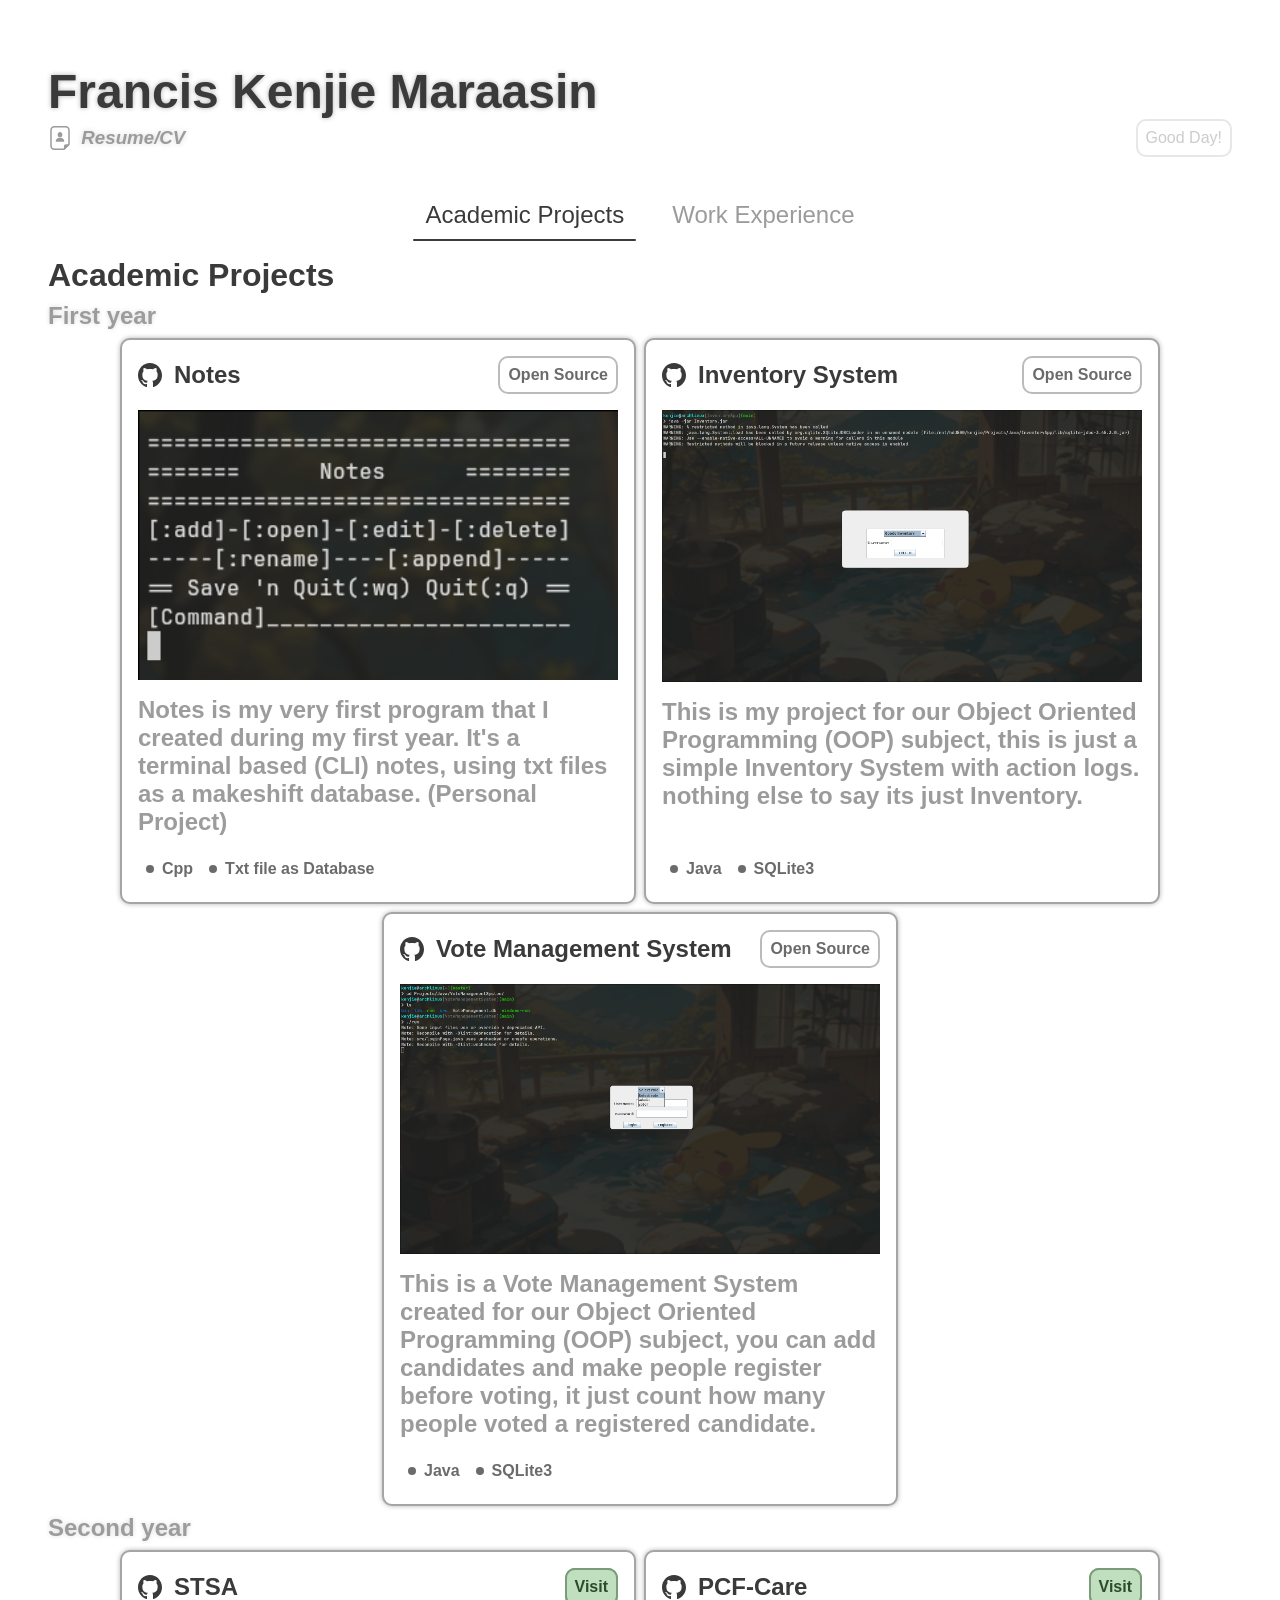
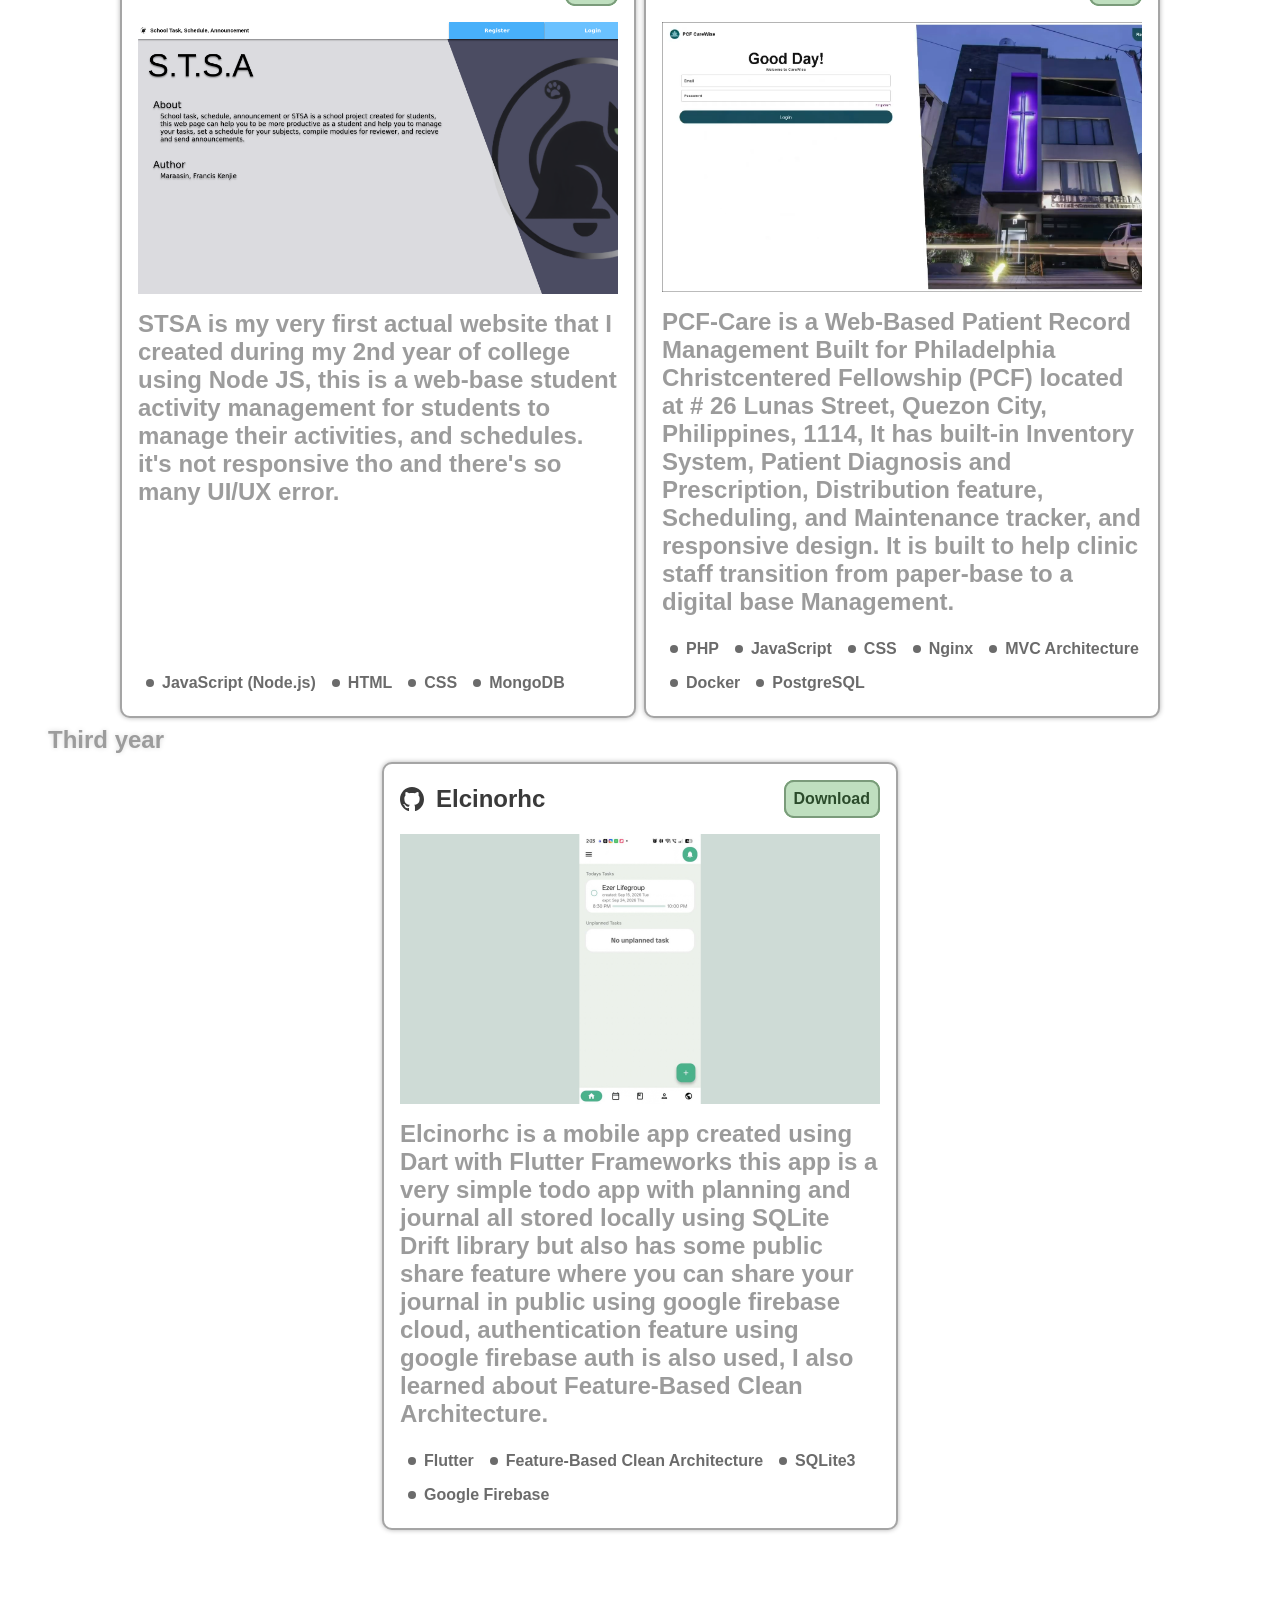
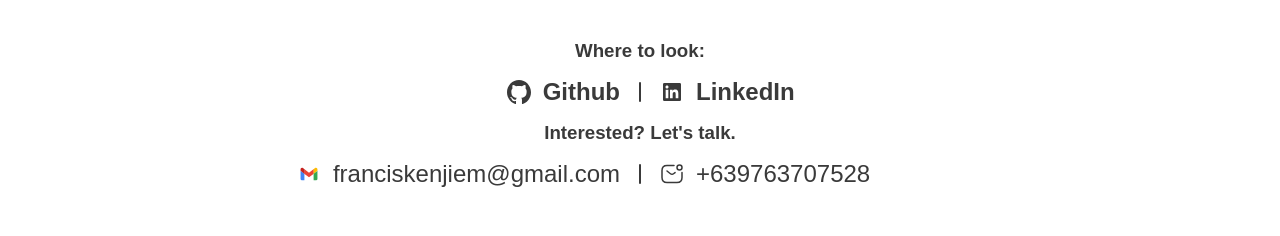
==== commit 30487bfd: "..." ====
--- a/index.html
+++ b/index.html
@@ -20,10 +20,18 @@
                     <button class="themeBtn" id="themeBtn">Good Day!</button>
                 </h3>
             </div>
-            <ul class="nav w-full">
-                <li class="active" data-target="academic">Academic Projects</li>
-                <li data-target="experience">Work Experience</li>
-            </ul>
+            <div class="nav-container w-full">
+                <button id="navLeft" aria-label="Scroll left">
+                    <svg viewBox="0 0 24 24" fill="none" xmlns="http://www.w3.org/2000/svg"><g id="SVGRepo_bgCarrier" stroke-width="0"></g><g id="SVGRepo_tracerCarrier" stroke-linecap="round" stroke-linejoin="round"></g><g id="SVGRepo_iconCarrier"> <path d="M14.9991 19L9.83911 14C9.56672 13.7429 9.34974 13.433 9.20142 13.0891C9.0531 12.7452 8.97656 12.3745 8.97656 12C8.97656 11.6255 9.0531 11.2548 9.20142 10.9109C9.34974 10.567 9.56672 10.2571 9.83911 10L14.9991 5" stroke="currentColor" stroke-width="1.5" stroke-linecap="round" stroke-linejoin="round"></path> </g></svg>
+                </button>
+                <ul class="nav w-full">
+                    <li class="active" data-target="academic">Academic Projects</li>
+                    <li data-target="experience">Work Experience</li>
+                </ul>
+                <button id="navRight" aria-label="Scroll right">
+                    <svg viewBox="0 0 24 24" fill="none" xmlns="http://www.w3.org/2000/svg"><g id="SVGRepo_bgCarrier" stroke-width="0"></g><g id="SVGRepo_tracerCarrier" stroke-linecap="round" stroke-linejoin="round"></g><g id="SVGRepo_iconCarrier"> <path d="M9 5L14.15 10C14.4237 10.2563 14.6419 10.5659 14.791 10.9099C14.9402 11.2539 15.0171 11.625 15.0171 12C15.0171 12.375 14.9402 12.7458 14.791 13.0898C14.6419 13.4339 14.4237 13.7437 14.15 14L9 19" stroke="currentColor" stroke-width="1.5" stroke-linecap="round" stroke-linejoin="round"></path> </g></svg>
+                </button>
+            </div>
             <div class="box tab-panel active" id="academic">
                 <h1 class="title-fs" style="width: 100%;">Academic Projects</h1>
             </div>
--- a/css/style.css
+++ b/css/style.css
@@ -175,14 +175,55 @@
     height: fit-content;
 }
 
+.nav-container {
+    display: flex;
+    align-items: center;
+    gap: var(--normal-gap);
+
+    button {
+        padding: 0.5em;
+        border-radius: var(--radius);
+        border: none;
+        background-color: var(--background);
+        color: var(--foreground);
+        cursor: pointer;
+        font-size: var(--normal-fs);
+        width: 2em;
+        height: 2em;
+    }
+
+    button:hover {
+        background-color: var(--hovered);
+    }
+
+    button:disabled {
+        opacity: 30%;
+        cursor: default;
+    }
+
+    button[hidden] {
+        display: none;
+    }
+}
+
 .nav {
-    display: flex;
-    justify-content: center;
+    flex: 1;
+    min-width: 0;
+    display: flex;
     gap: var(--normal-gap);
     list-style-type: none;
     font-size: var(--normal-fs);
-
-    & li {
+    overflow-x: auto;
+    scroll-behavior: smooth;
+    scrollbar-width: none;
+    scroll-snap-type: x mandatory;
+    overscroll-behavior-x: contain;
+
+    li {
+        scroll-snap-align: start;
+        user-select: none;
+        flex-shrink: 0;
+        white-space: nowrap;
         position: relative;
         padding: 0.5em;
         border-radius: var(--radius);
@@ -190,7 +231,7 @@
         cursor: pointer;
     }
 
-    & li::before {
+    li::before {
         content: "";
         position: absolute;
         bottom: 0;
@@ -202,21 +243,24 @@
         transition: width 300ms ease;
     }
 
-    & li:hover::before {
+    li:hover::before {
         width: 100%;
     }
 
-    & li:hover {
-        opacity: 100%;
-    }
-
-    & li.active {
-        opacity: 100%;
-    }
-
-    & li.active::before {
+    li:hover {
+        opacity: 100%;
+    }
+
+    li.active {
+        opacity: 100%;
+    }
+
+    li.active::before {
         width: 100%;
     }
+
+    li:first-child { margin-left: auto; }
+    li:last-child { margin-right: auto; }
 }
 
 .contents {
@@ -370,7 +414,7 @@
     opacity: 50%;
     overflow-wrap: break-word;
     word-wrap: break-word;
-    white-space: normal n-p;
+    white-space: wrap;
 }
 
 .box .card .lang-used {
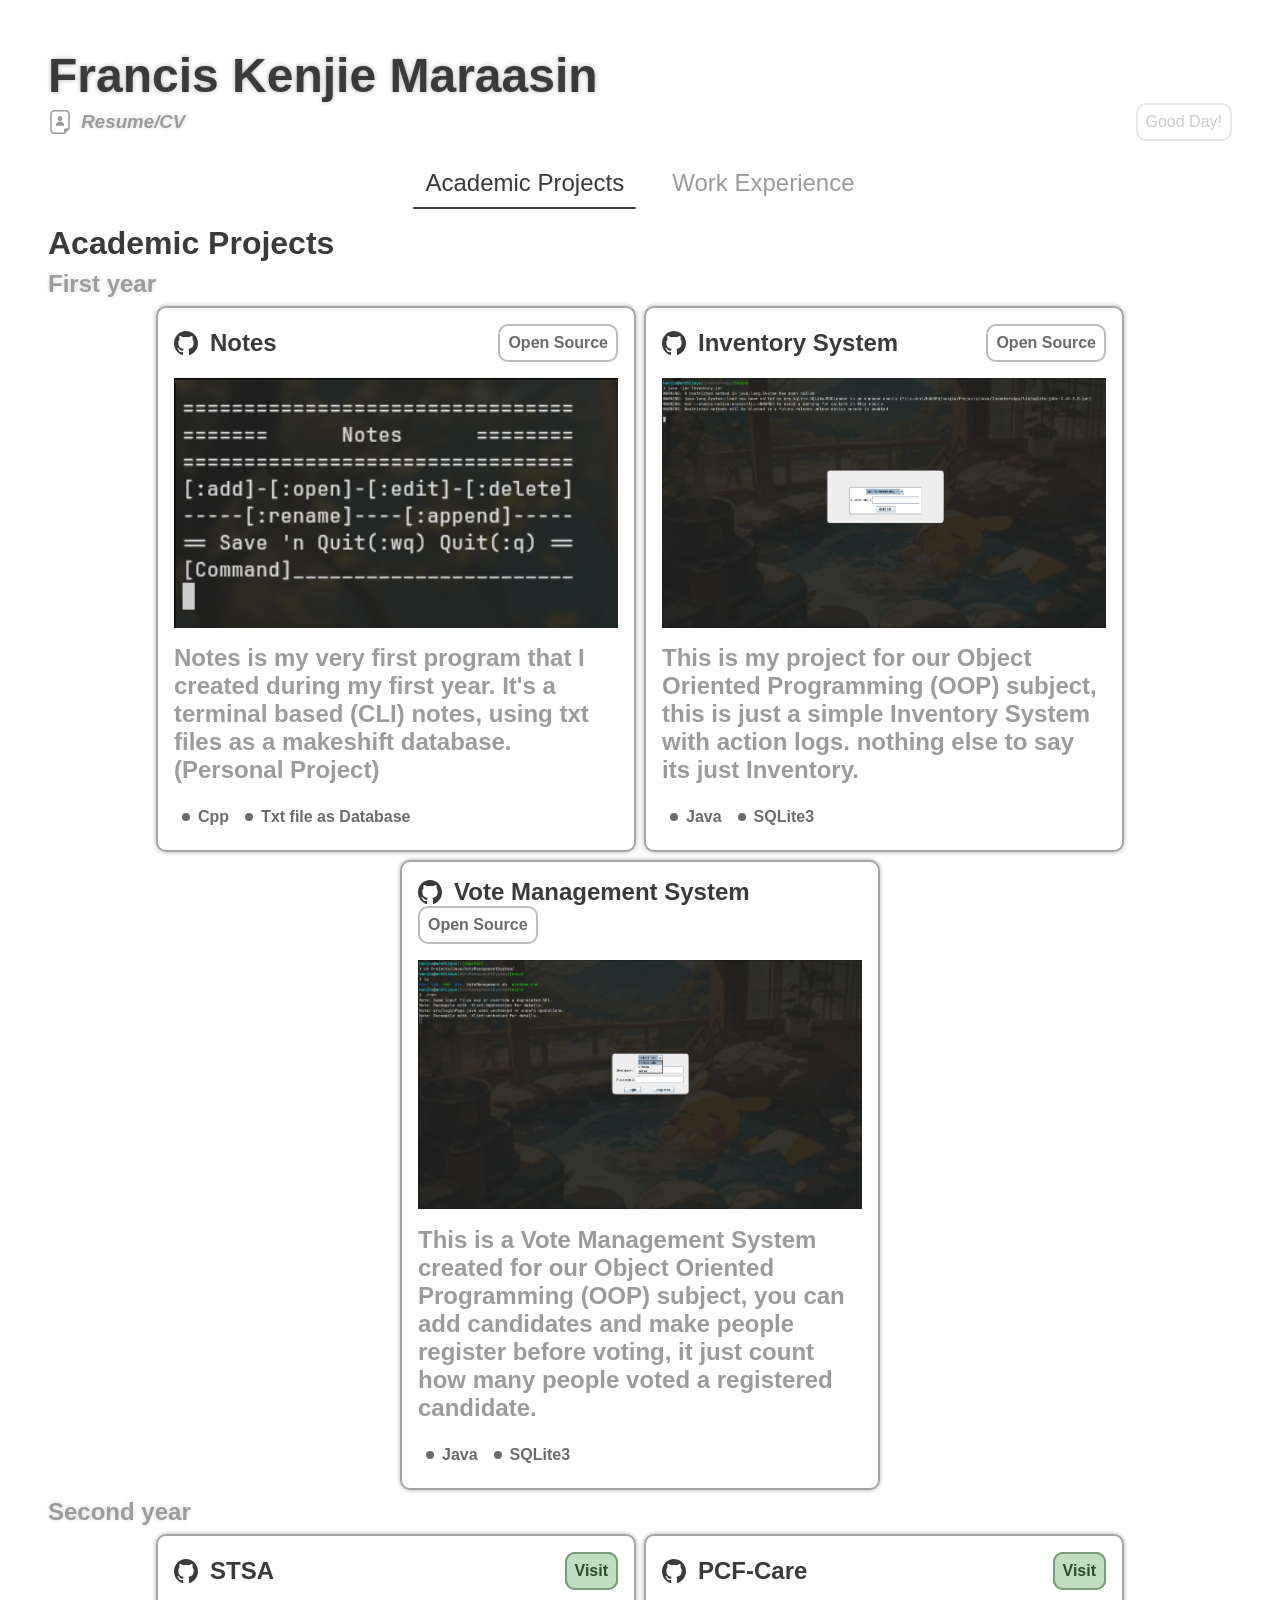
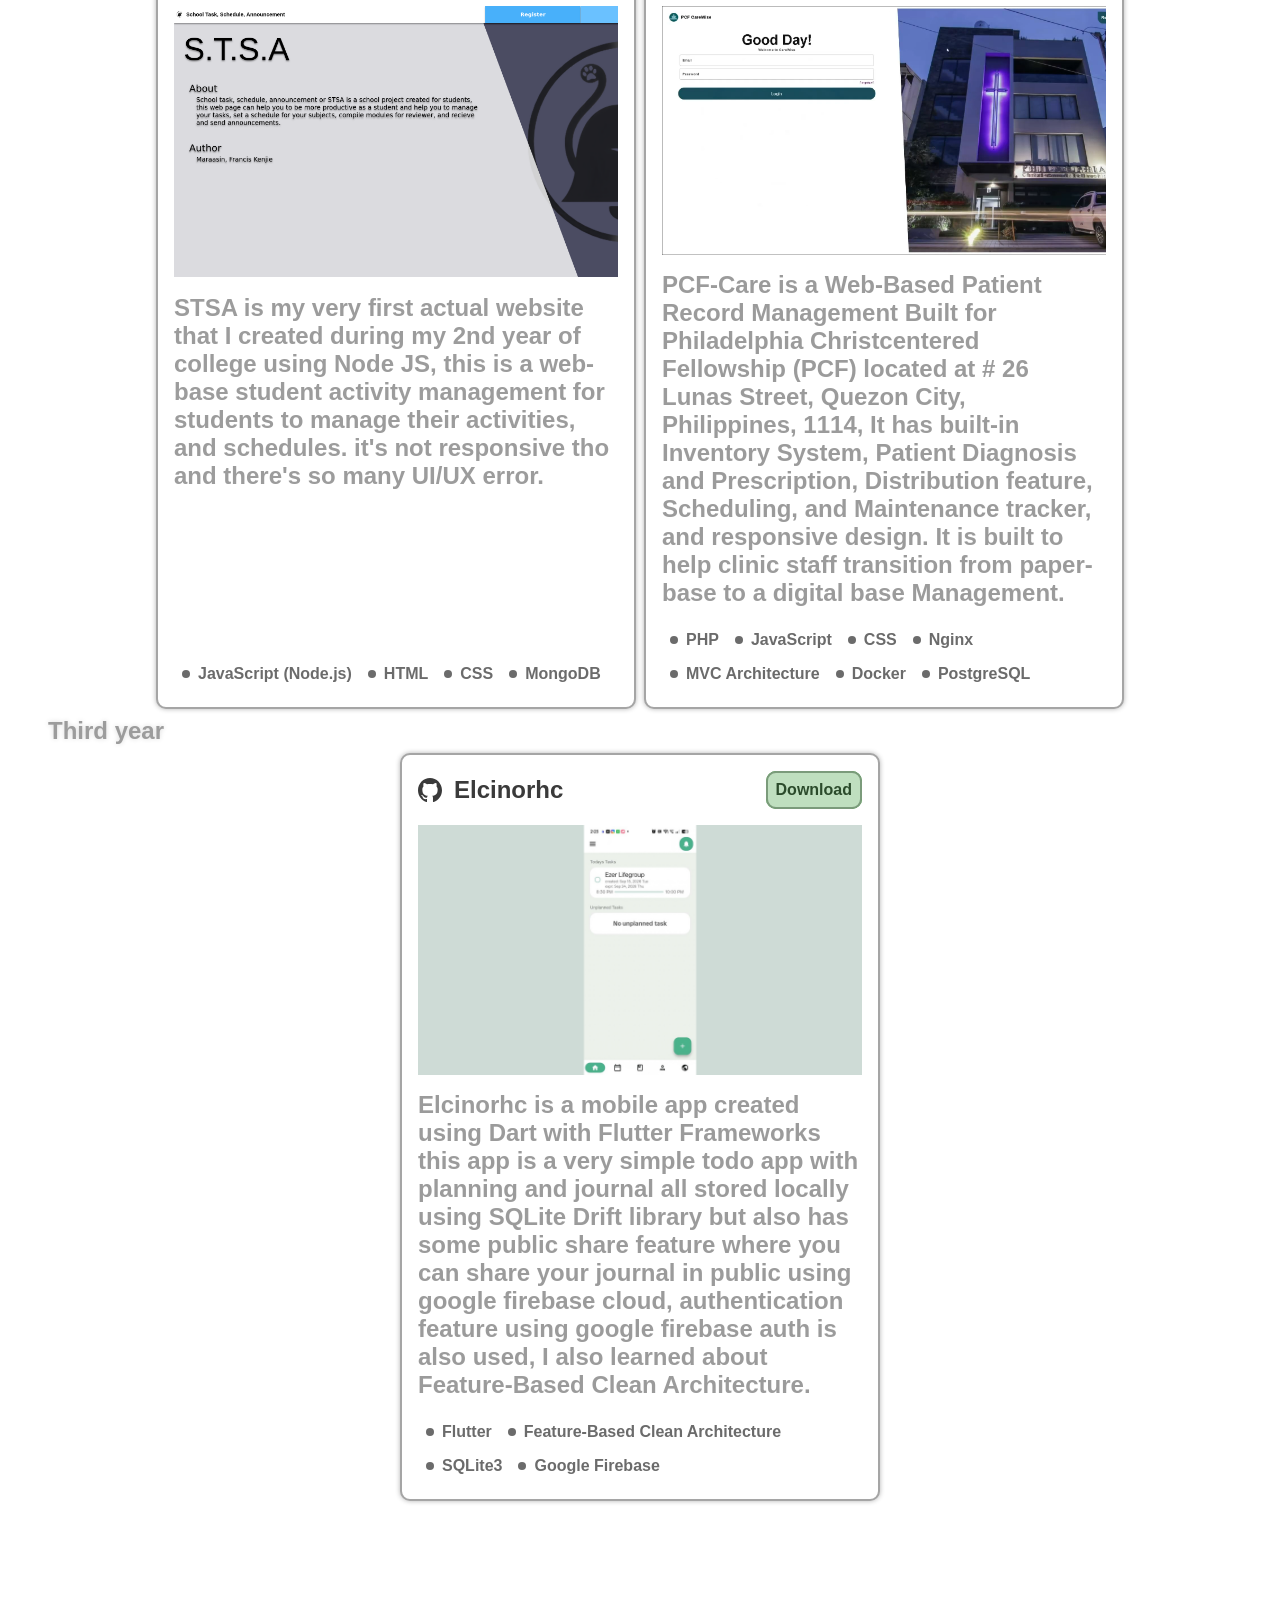
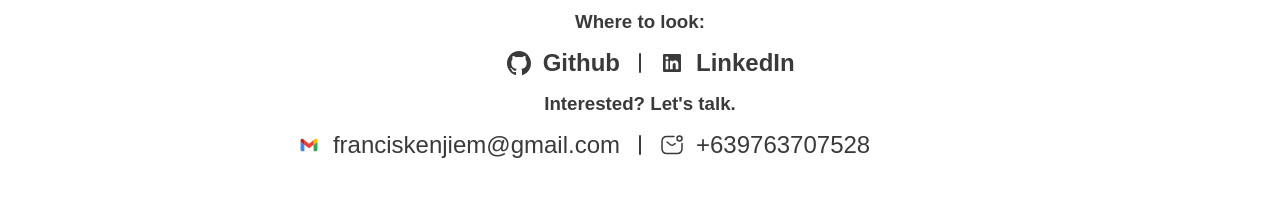
==== commit 38d1e655: "..." ====
--- a/index.html
+++ b/index.html
@@ -8,9 +8,9 @@
     <link rel="stylesheet" href="css/style.css">
 </head>
 <body>
-    <main class="contents l-p">
-        <div>
-            <div class="n-p w-full">
+    <main class="contents">
+        <div class="l-p">
+            <div class="w-full">
                 <h1 class="name">Francis Kenjie Maraasin</h1>
                 <h3 class="f-italic sub-header" style="display: flex; justify-content: space-between;">
                     <a class="icon-box" href="https://drive.google.com/file/d/1xDgFLOY4XCXjcnS8tbqkMbSgsxE8o6RL/view" target="_blank">
@@ -33,11 +33,10 @@
                 </button>
             </div>
             <div class="box tab-panel active" id="academic">
-                <h1 class="title-fs" style="width: 100%;">Academic Projects</h1>
+                <h1 class="title-fs w-full">Academic Projects</h1>
             </div>
             <div class="list tab-panel" id="experience">
-                <h1 class="title-fs" style="width: 100%;">Work Experience</h1>
-
+                <h1 class="title-fs w-full">Work Experience</h1>
             </div>
             <h3 class="c-txt mt-lg">Where to look:</h3>
             <div class="container">
--- a/css/style.css
+++ b/css/style.css
@@ -36,7 +36,6 @@
 }
 
 html {
-    box-sizing: border-box;
     font-size: 100%; margin: 0; }
 
 body {
@@ -46,6 +45,7 @@
 }
 
 *, *::before, *::after {
+    box-sizing: border-box;
     margin: 0;
     padding: 0;
 }
@@ -447,6 +447,7 @@
 
 .list {
     display: grid;
+    justify-items: center;
     width: 100%;
     gap: 0.5em;
 }
@@ -456,6 +457,7 @@
     border: var(--border);
     border-radius: var(--radius);
     box-shadow: var(--shadow);
+    width: 100%;
 
     h2 {
         font-size: var(--title-fs);
@@ -484,7 +486,7 @@
 }
 
 .list .item ul {
-    padding: 0.5em 0 1em 4em;
+    padding: 0.5em 0 1em clamp(2em, 8vw, 4em);
     
     li {
         font-size: var(--normal-fs);
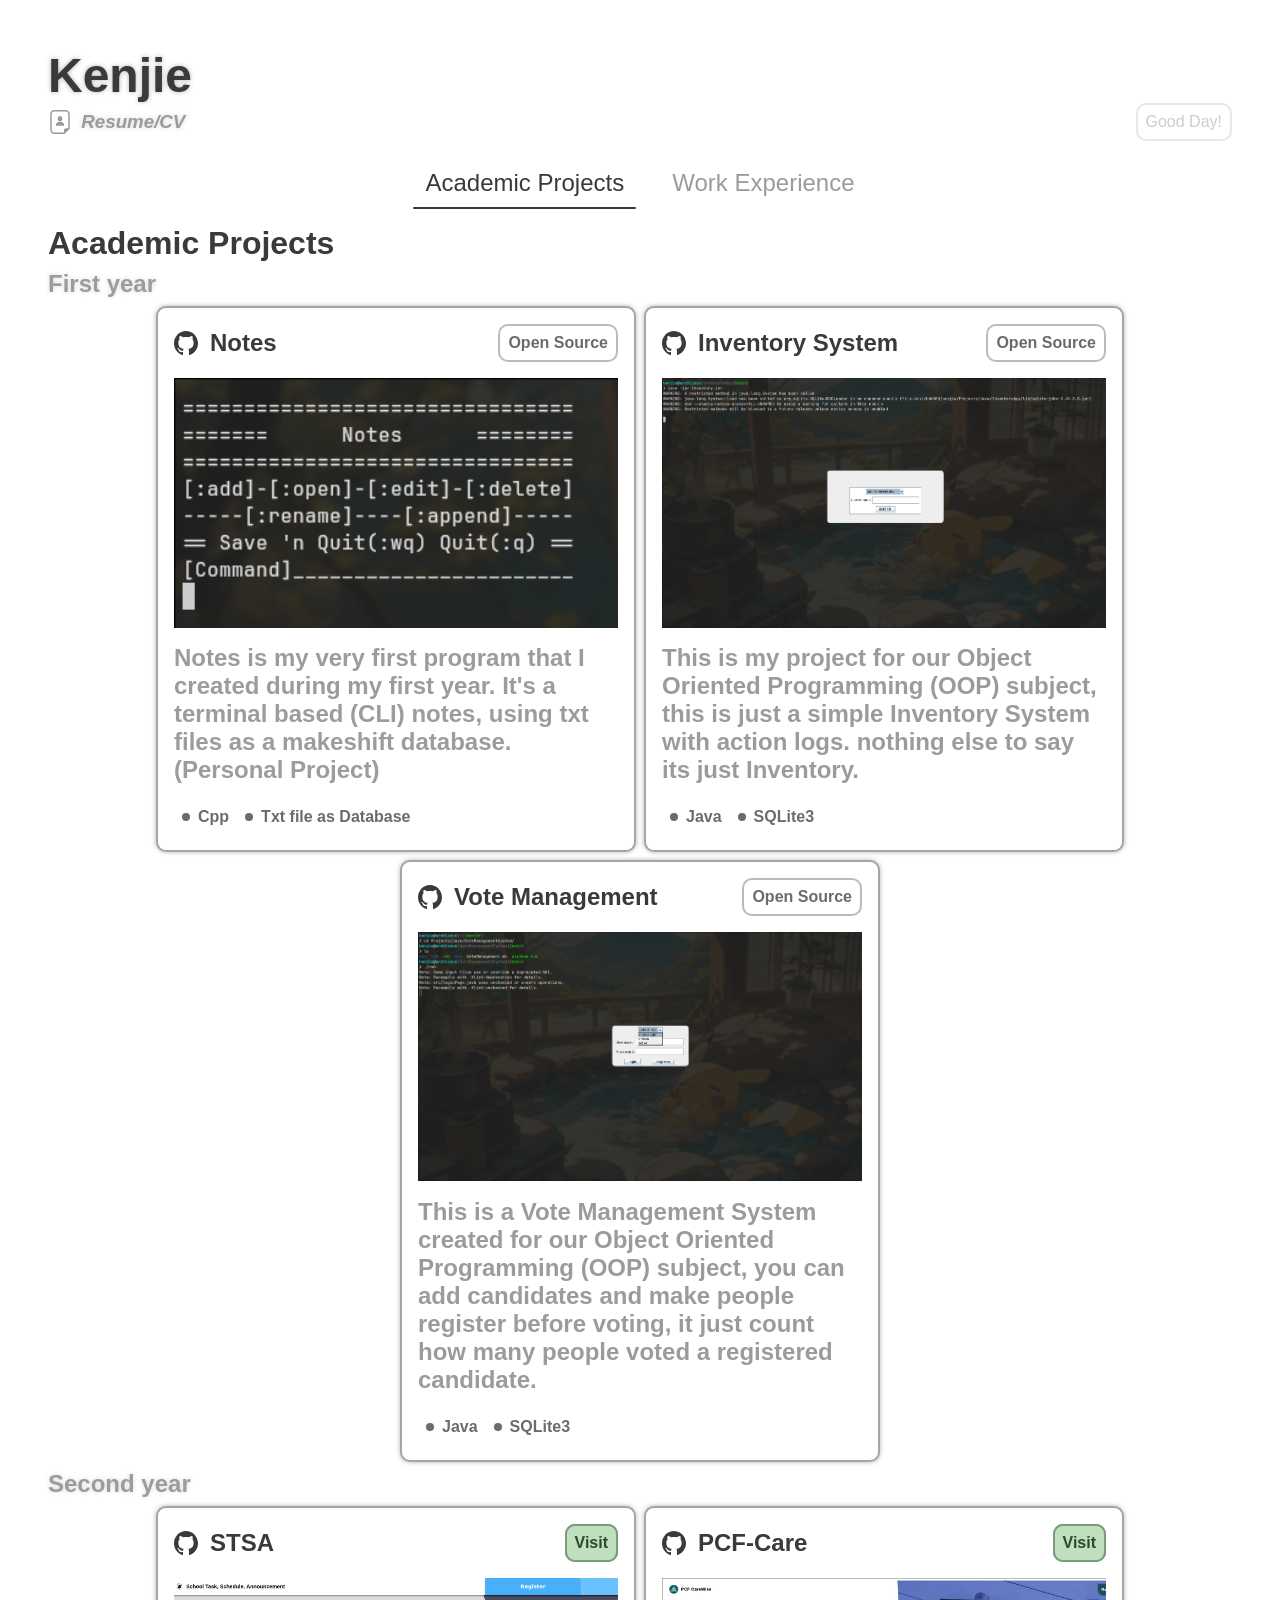
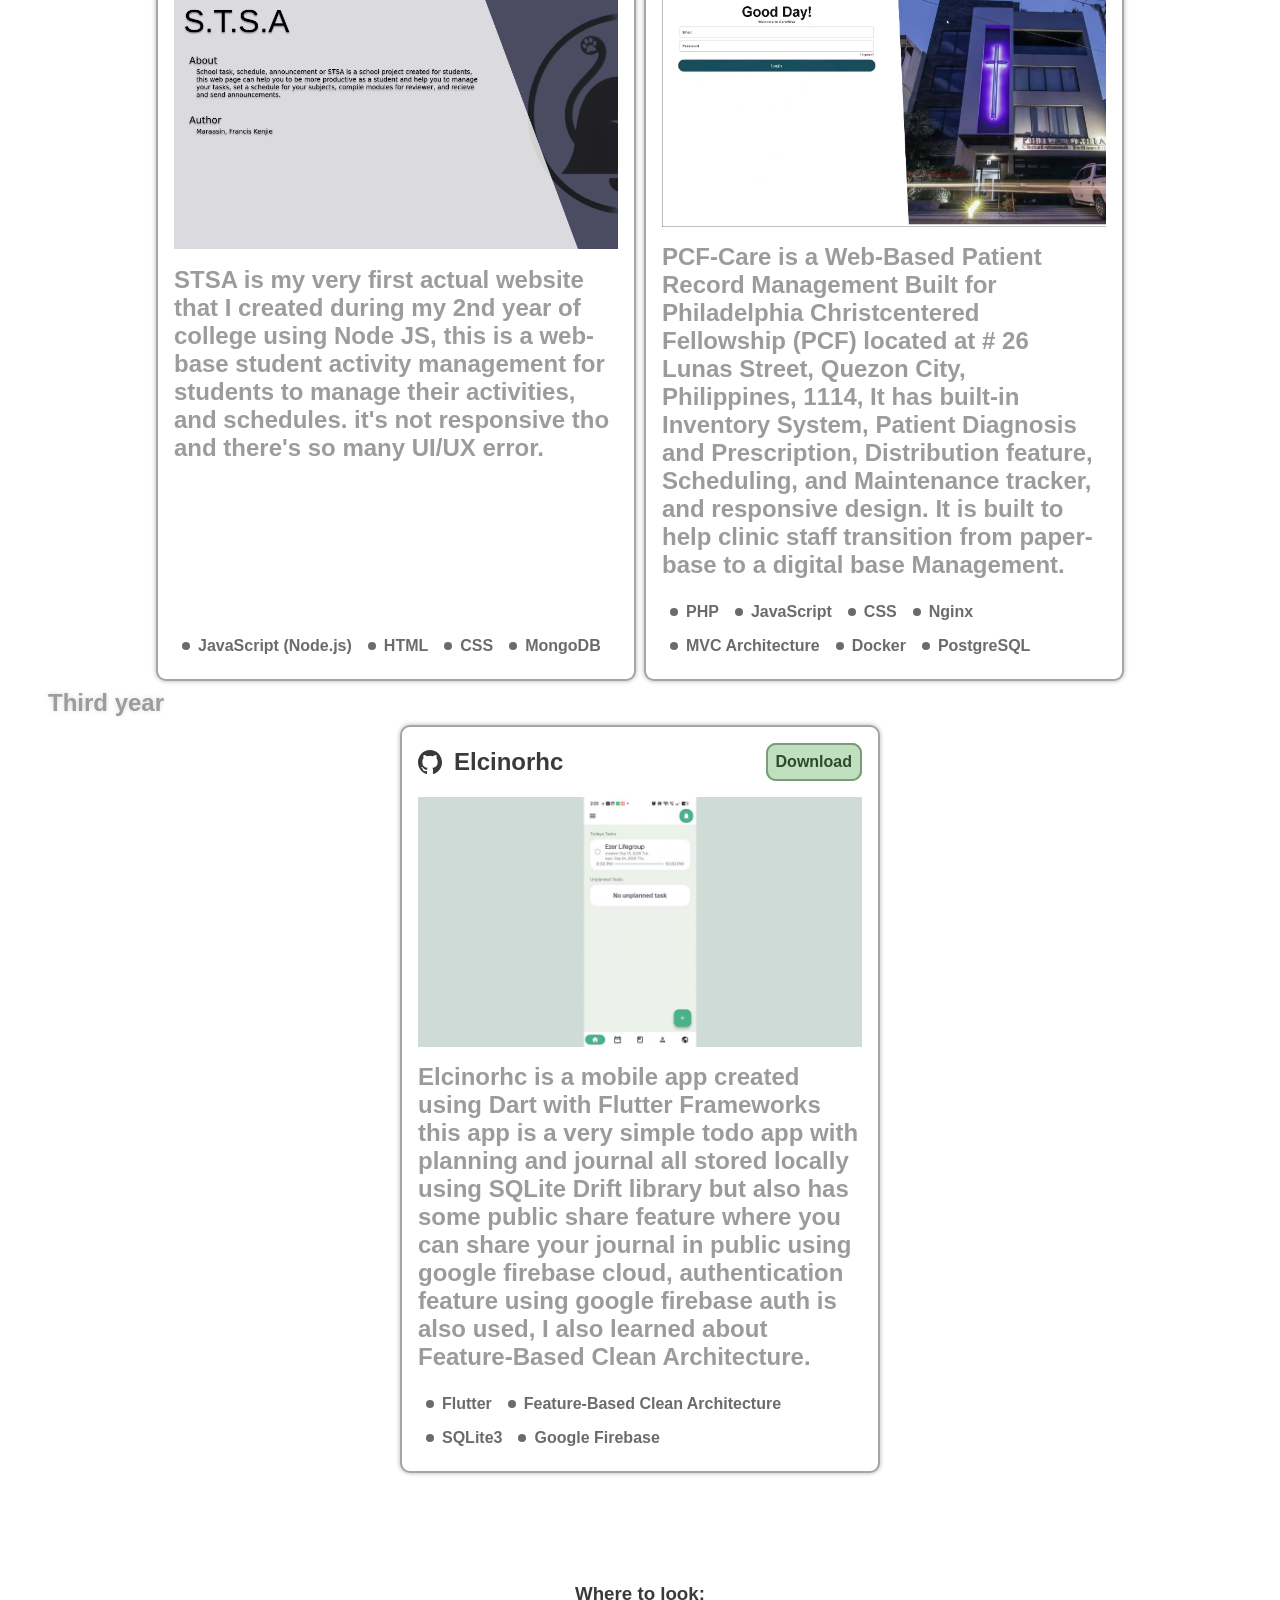
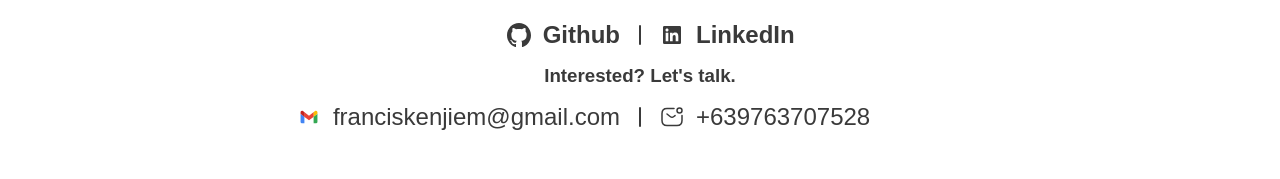
==== commit bf761b51: "..." ====
--- a/index.html
+++ b/index.html
@@ -11,7 +11,7 @@
     <main class="contents">
         <div class="l-p">
             <div class="w-full">
-                <h1 class="name">Francis Kenjie Maraasin</h1>
+                <h1 class="name">Kenjie</h1>
                 <h3 class="f-italic sub-header" style="display: flex; justify-content: space-between;">
                     <a class="icon-box" href="https://drive.google.com/file/d/1xDgFLOY4XCXjcnS8tbqkMbSgsxE8o6RL/view" target="_blank">
                         <svg class="icon" height="200px" width="200px" version="1.1" id="_x32_" xmlns="http://www.w3.org/2000/svg" xmlns:xlink="http://www.w3.org/1999/xlink" viewBox="0 0 512 512" xml:space="preserve" fill="currentColor"><g id="SVGRepo_bgCarrier" stroke-width="0"></g><g id="SVGRepo_tracerCarrier" stroke-linecap="round" stroke-linejoin="round"></g><g id="SVGRepo_iconCarrier"> <style type="text/css"> .st0{fill:currentColor;} </style> <g> <path class="st0" d="M276.239,252.183c-6.37,2.127-13.165,3.308-20.239,3.308c-7.074,0-13.87-1.181-20.24-3.308 c-46.272,7.599-70.489,41.608-70.489,82.877H256h90.728C346.728,293.791,322.515,259.782,276.239,252.183z"></path> <path class="st0" d="M256,240.788c27.43,0,49.658-22.24,49.658-49.666v-14.087c0-27.426-22.228-49.659-49.658-49.659 c-27.43,0-49.658,22.233-49.658,49.659v14.087C206.342,218.548,228.57,240.788,256,240.788z"></path> <path class="st0" d="M378.4,0H133.582C86.234,0,47.7,38.542,47.7,85.899v340.22C47.7,473.476,86.234,512,133.582,512h205.695 h13.175l9.318-9.301l93.229-93.229l9.301-9.31v-13.174V85.899C464.3,38.542,425.766,0,378.4,0z M432.497,386.985H384.35 c-24.882,0-45.074,20.183-45.074,45.073v48.139H133.582c-29.866,0-54.078-24.221-54.078-54.078V85.899 c0-29.874,24.212-54.096,54.078-54.096H378.4c29.876,0,54.096,24.222,54.096,54.096V386.985z"></path> </g> </g></svg>
